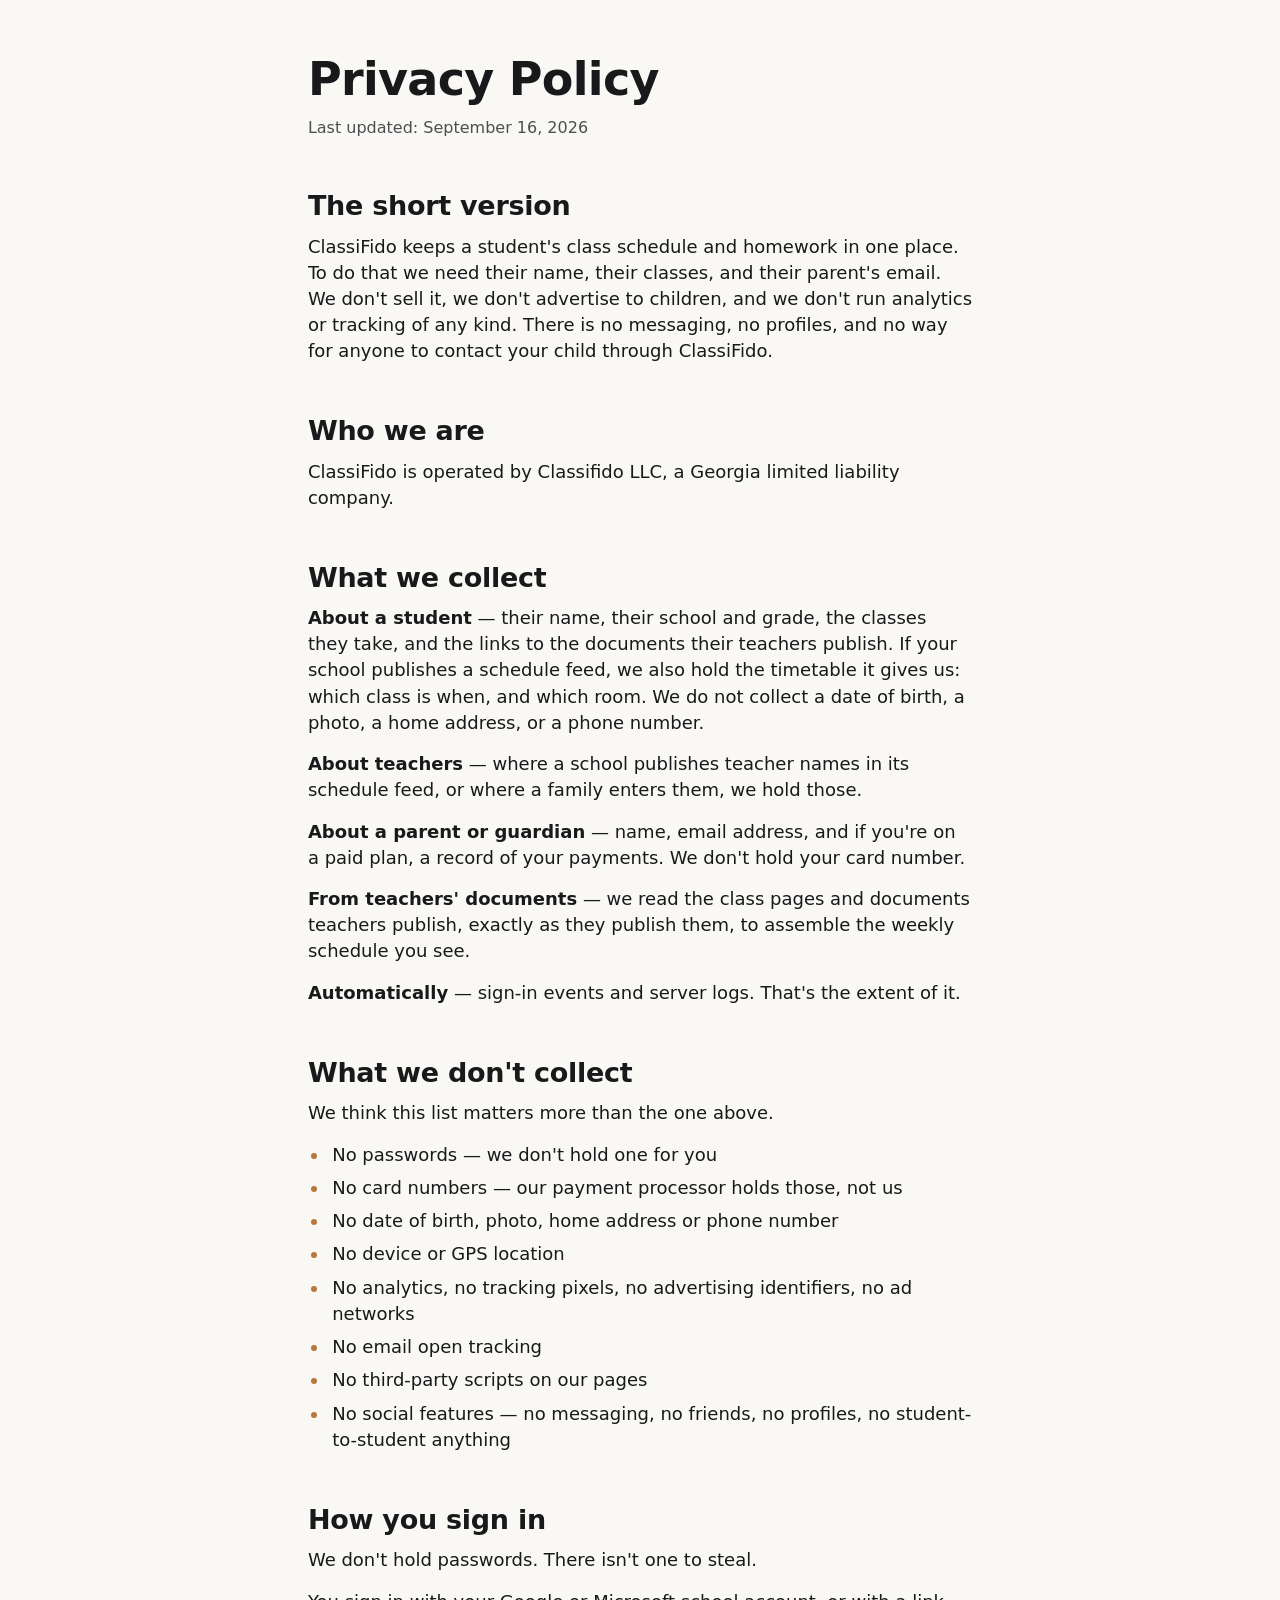
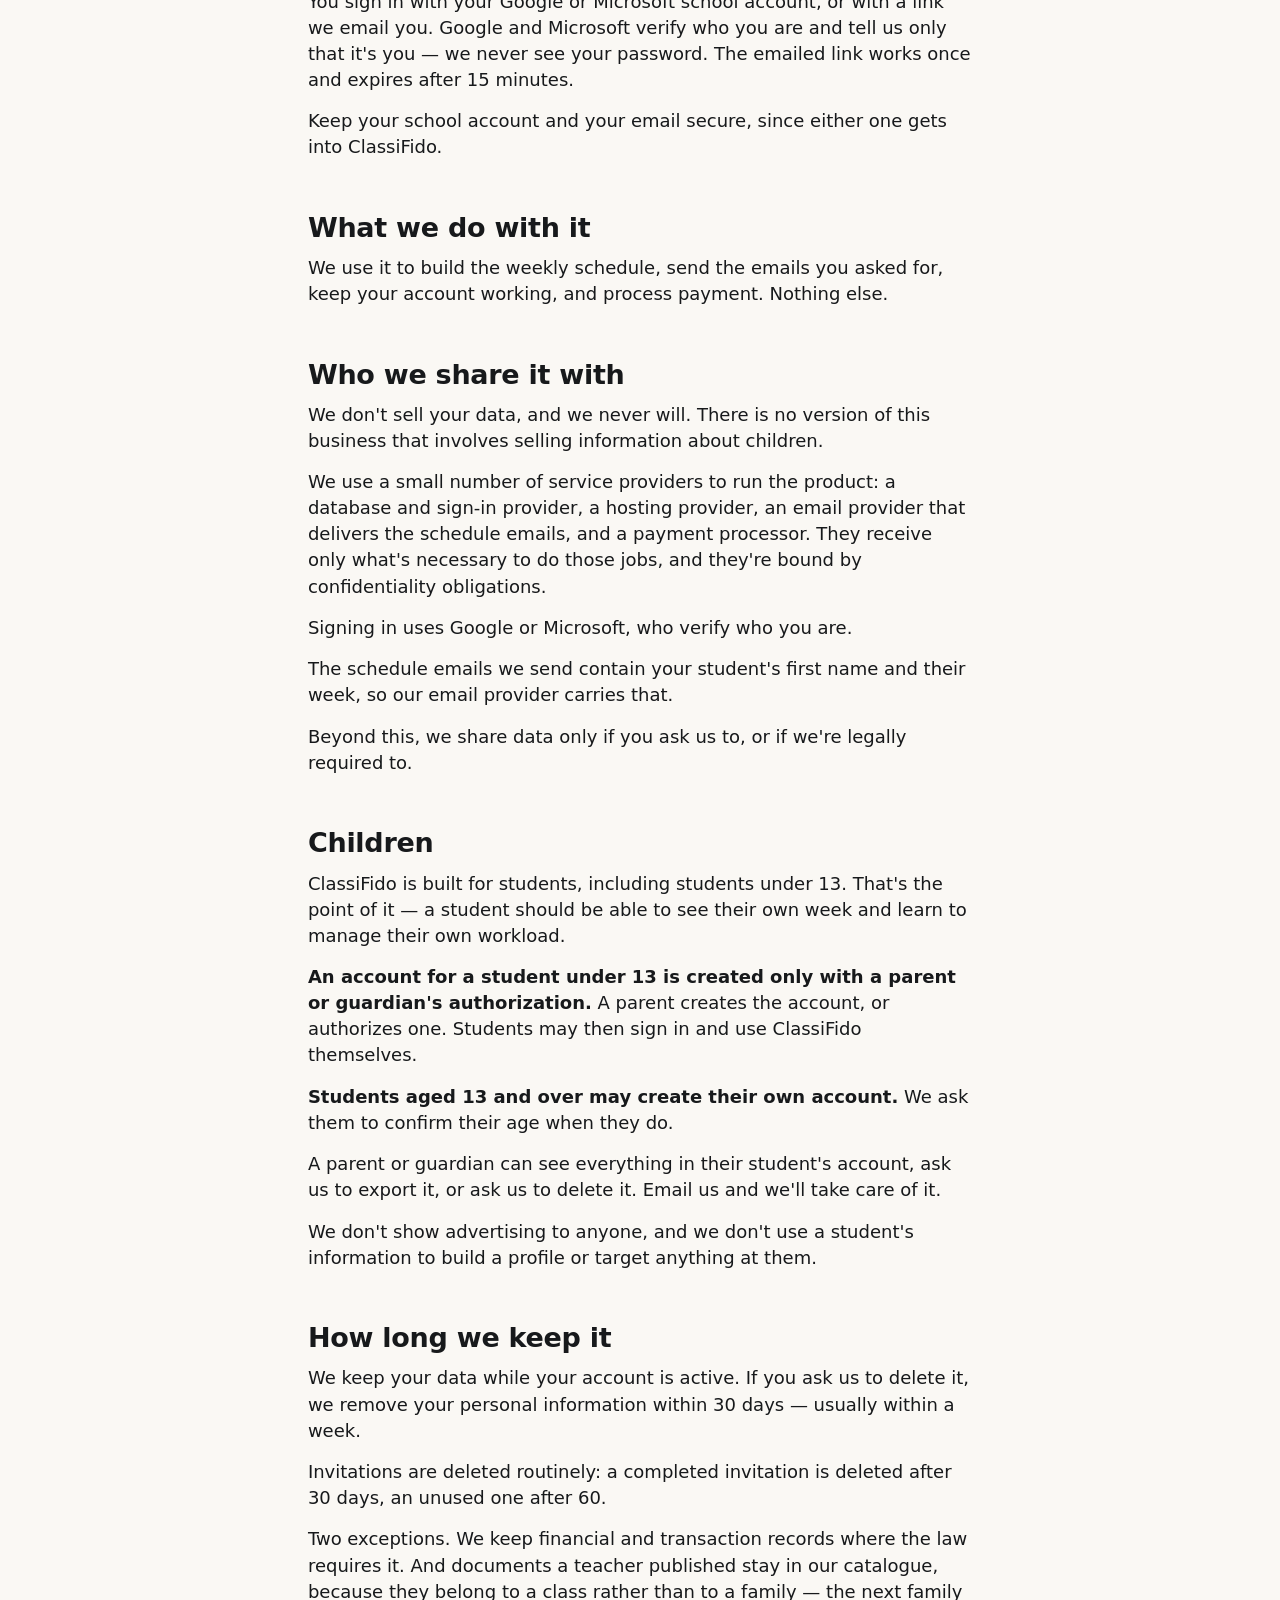
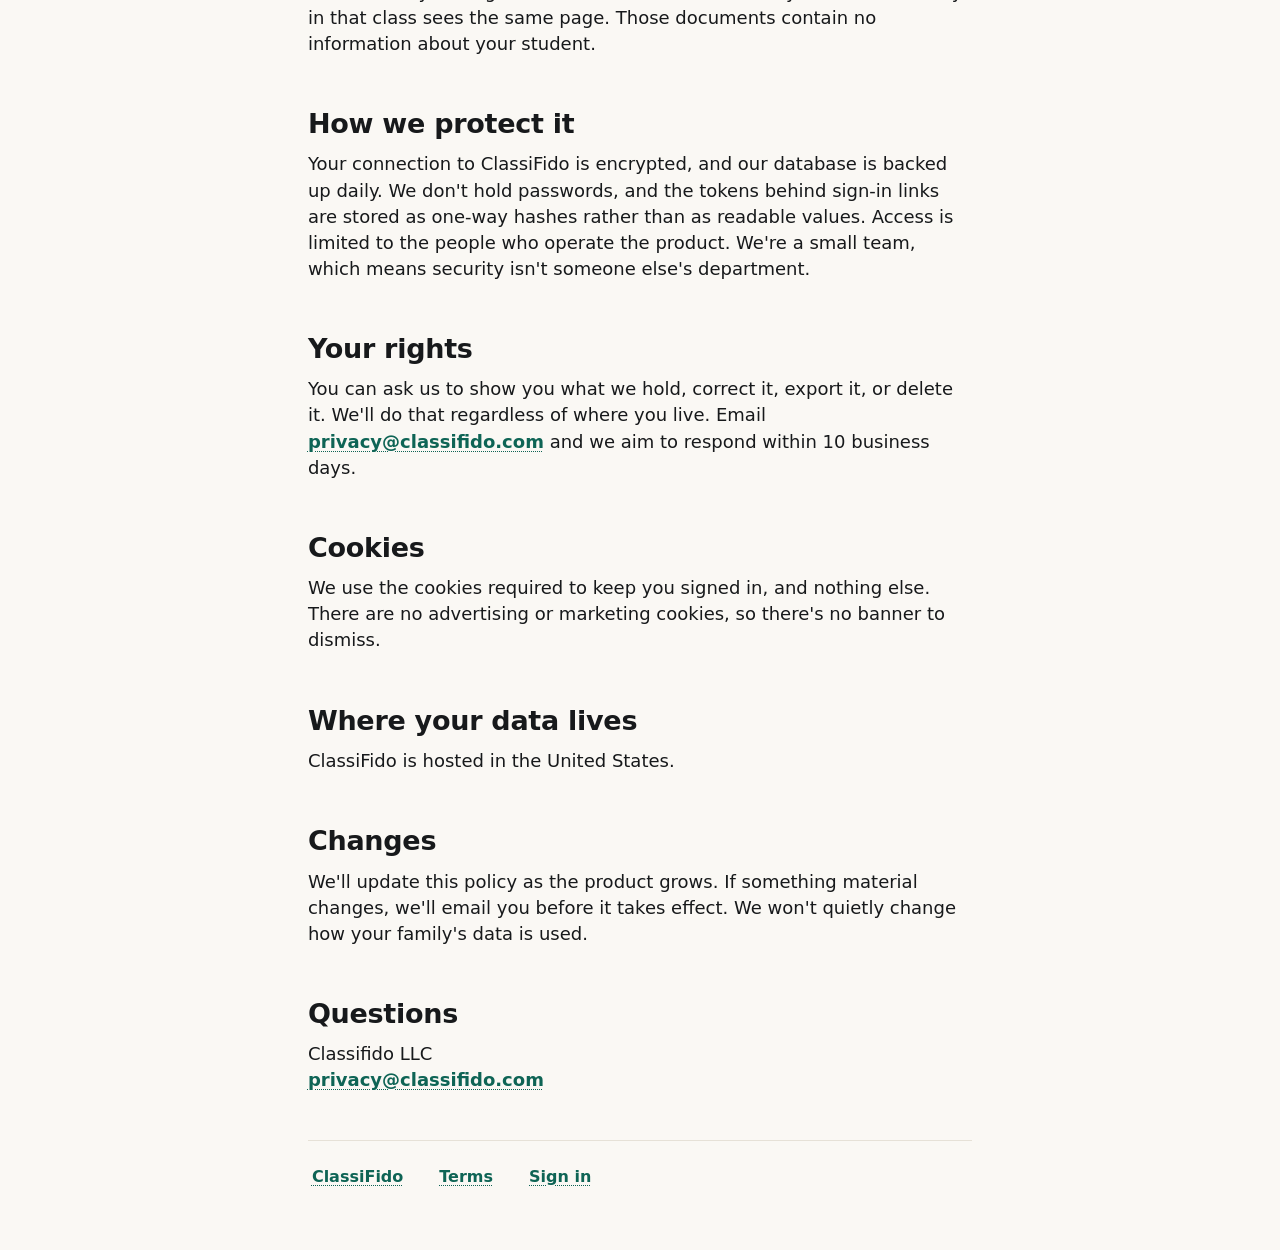
==== privacy/index.html @ 6c90ac9f "The homepage the mockups describe, and the name spelled ClassiFido The landing page was a lockup, a " ====
<!doctype html>
<html lang="en">
<head>
<meta charset="utf-8">
<meta name="viewport" content="width=device-width,initial-scale=1">
<title>Privacy &middot; ClassiFido</title>
<meta name="description" content="How ClassiFido handles a family's information.">
<link rel="stylesheet" href="/site.css">
</head>
<body>
<div class="page">
<main class="doc">
<h1>Privacy Policy</h1>
<p class="updated">Last updated: September 16, 2026</p>
<h2>The short version</h2>
<p>ClassiFido keeps a student's class schedule and homework in one place. To do that we need their name, their classes, and their parent's email. We don't sell it, we don't advertise to children, and we don't run analytics or tracking of any kind. There is no messaging, no profiles, and no way for anyone to contact your child through ClassiFido.</p>
<h2>Who we are</h2>
<p>ClassiFido is operated by Classifido LLC, a Georgia limited liability company.</p>
<h2>What we collect</h2>
<p><strong>About a student</strong> — their name, their school and grade, the classes they take, and the links to the documents their teachers publish. If your school publishes a schedule feed, we also hold the timetable it gives us: which class is when, and which room. We do not collect a date of birth, a photo, a home address, or a phone number.</p>
<p><strong>About teachers</strong> — where a school publishes teacher names in its schedule feed, or where a family enters them, we hold those.</p>
<p><strong>About a parent or guardian</strong> — name, email address, and if you're on a paid plan, a record of your payments. We don't hold your card number.</p>
<p><strong>From teachers' documents</strong> — we read the class pages and documents teachers publish, exactly as they publish them, to assemble the weekly schedule you see.</p>
<p><strong>Automatically</strong> — sign-in events and server logs. That's the extent of it.</p>
<h2>What we don't collect</h2>
<p>We think this list matters more than the one above.</p>
<ul>
<li>No passwords — we don't hold one for you</li>
<li>No card numbers — our payment processor holds those, not us</li>
<li>No date of birth, photo, home address or phone number</li>
<li>No device or GPS location</li>
<li>No analytics, no tracking pixels, no advertising identifiers, no ad networks</li>
<li>No email open tracking</li>
<li>No third-party scripts on our pages</li>
<li>No social features — no messaging, no friends, no profiles, no student-to-student anything</li>
</ul>
<h2>How you sign in</h2>
<p>We don't hold passwords. There isn't one to steal.</p>
<p>You sign in with your Google or Microsoft school account, or with a link we email you. Google and Microsoft verify who you are and tell us only that it's you — we never see your password. The emailed link works once and expires after 15 minutes.</p>
<p>Keep your school account and your email secure, since either one gets into ClassiFido.</p>
<h2>What we do with it</h2>
<p>We use it to build the weekly schedule, send the emails you asked for, keep your account working, and process payment. Nothing else.</p>
<h2>Who we share it with</h2>
<p>We don't sell your data, and we never will. There is no version of this business that involves selling information about children.</p>
<p>We use a small number of service providers to run the product: a database and sign-in provider, a hosting provider, an email provider that delivers the schedule emails, and a payment processor. They receive only what's necessary to do those jobs, and they're bound by confidentiality obligations.</p>
<p>Signing in uses Google or Microsoft, who verify who you are.</p>
<p>The schedule emails we send contain your student's first name and their week, so our email provider carries that.</p>
<p>Beyond this, we share data only if you ask us to, or if we're legally required to.</p>
<h2>Children</h2>
<p>ClassiFido is built for students, including students under 13. That's the point of it — a student should be able to see their own week and learn to manage their own workload.</p>
<p><strong>An account for a student under 13 is created only with a parent or guardian's authorization.</strong> A parent creates the account, or authorizes one. Students may then sign in and use ClassiFido themselves.</p>
<p><strong>Students aged 13 and over may create their own account.</strong> We ask them to confirm their age when they do.</p>
<p>A parent or guardian can see everything in their student's account, ask us to export it, or ask us to delete it. Email us and we'll take care of it.</p>
<p>We don't show advertising to anyone, and we don't use a student's information to build a profile or target anything at them.</p>
<h2>How long we keep it</h2>
<p>We keep your data while your account is active. If you ask us to delete it, we remove your personal information within 30 days — usually within a week.</p>
<p>Invitations are deleted routinely: a completed invitation is deleted after 30 days, an unused one after 60.</p>
<p>Two exceptions. We keep financial and transaction records where the law requires it. And documents a teacher published stay in our catalogue, because they belong to a class rather than to a family — the next family in that class sees the same page. Those documents contain no information about your student.</p>
<h2>How we protect it</h2>
<p>Your connection to ClassiFido is encrypted, and our database is backed up daily. We don't hold passwords, and the tokens behind sign-in links are stored as one-way hashes rather than as readable values. Access is limited to the people who operate the product. We're a small team, which means security isn't someone else's department.</p>
<h2>Your rights</h2>
<p>You can ask us to show you what we hold, correct it, export it, or delete it. We'll do that regardless of where you live. Email <a href="mailto:privacy@classifido.com">privacy@classifido.com</a> and we aim to respond within 10 business days.</p>
<h2>Cookies</h2>
<p>We use the cookies required to keep you signed in, and nothing else. There are no advertising or marketing cookies, so there's no banner to dismiss.</p>
<h2>Where your data lives</h2>
<p>ClassiFido is hosted in the United States.</p>
<h2>Changes</h2>
<p>We'll update this policy as the product grows. If something material changes, we'll email you before it takes effect. We won't quietly change how your family's data is used.</p>
<h2>Questions</h2>
<p>Classifido LLC<br><a href="mailto:privacy@classifido.com">privacy@classifido.com</a></p>
<div class="footer">
<nav>
<a href="/">ClassiFido</a>
<a href="/terms">Terms</a>
<a href="https://app.classifido.com">Sign in</a>
</nav>
</div>
</main>
</div>
</body>
</html>
---- site.css ----
/* =========================================================================
 * THE ONE STYLESHEET. Every page in this repo links this file and declares
 * nothing of its own that this file already answers.
 * =========================================================================
 *
 * The faces, the ground, the ink, the accent and the whole type scale below
 * were lifted out of `index.html`, which took them from what `src/render.py`
 * in the product repo actually rendered -- see the README. They lived in
 * three copies (index, privacy, terms) until the two documents landed;
 * three copies of one answer is three answers waiting to drift, so they are
 * here once now. Re-copying from render.py means editing THIS file.
 *
 * What is NOT here: the name treatment. `.wordmark` / `.i` / `.cap` /
 * `.fido` and the three cap size rules stay inline in `index.html`, because
 * they are a rendered artifact of one function -- `render.sign_in_page()` --
 * and re-copying them means replacing that block, not editing this file.
 *
 * `.mark` and `.watermark` USED to be named in this sentence and are not any
 * more: they are the size and the position of an image, which is layout, and
 * the homepage now places both in two places each. They live below with the
 * rest of the homepage. The image data itself is untouched and there is still
 * exactly one drawing of the dog and one of the faded dog.
 * ---------------------------------------------------------------------- */

@font-face { font-family: "Source Sans 3"; font-style: normal; font-weight: 400;
             font-display: swap;
             src: url("/fonts/SourceSans3-Regular.ttf.woff2") format("woff2"); }
@font-face { font-family: "Source Sans 3"; font-style: normal; font-weight: 600;
             font-display: swap;
             src: url("/fonts/SourceSans3-Semibold.ttf.woff2") format("woff2"); }
/* The hand-written face, and the ONLY thing set in it is the homepage's three
   notes. Self-hosted like the other two: the mockup pulled this from Google
   Fonts and the privacy policy promises no third-party request of any kind, so
   the file sits in `/fonts` with its OFL notice in `fonts/LICENSE.md`. Weight
   600 only -- there is no other weight of it on this site to want. */
@font-face { font-family: "Caveat"; font-style: normal; font-weight: 600;
             font-display: swap;
             src: url("/fonts/Caveat-SemiBold.woff2") format("woff2"); }

*, *::before, *::after { box-sizing: border-box; }
html, body { height: 100%; }
html { -webkit-text-size-adjust: 100%; }

/* The variable block is the sign-in page's, with the rows this site has no
   element for -- the buttons, the field, the two provider marks -- left out.
   The values that remain are untouched. */
body {
  margin: 0;
  background: #faf8f4;
  color: #17191b;
  font-family: "Source Sans 3", system-ui, sans-serif;
  --col-pad: 80px;
  --wordmark: 46px;
  --small: 16px;
}
@media (max-width: 1014px) {
  body { --col-pad: 64px; --wordmark: 42px; --small: 15.5px;
  }
}
@media (max-width: 612px) {
  body { --col-pad: 26px; --wordmark: 33px; --small: 14.5px;
  }
}

/* ------------------------------------------------------------------ links
 *
 * The face is `web/src/link.css`'s, and the sign-in page's `.secondary`
 * carries the same three declarations for the same reason -- dotted 1px at
 * 3px offset, solid 1.5px on hover. Underlined at rest because the iPad this
 * site is read on has no hover.
 *
 * **600 is the one deliberate departure from `.secondary`.** That control is
 * a de-emphasised way out from under a white button; on the landing page
 * these links are the only controls there is, and `link.css` states an
 * action link takes the accent and 600. Reported rather than taken quietly.
 */
a {
  color: #0e6455;
  font-weight: 600;
  text-decoration: underline dotted;
  text-decoration-thickness: 1px;
  text-underline-offset: 3px;
}
a:hover {
  text-decoration-style: solid;
  text-decoration-thickness: 1.5px;
}
/* The sign-in page's own focus ring, off `.address:focus-visible`. */
a:focus-visible { outline: 2px solid #0e6455; outline-offset: 1px; border-radius: 2px; }

/* **A 44px touch target that costs the copied rhythm nothing.** A link
   standing on its own -- in the landing page's `nav`, in a contact line, in
   a document's footer -- gets 13px top and bottom on a line box of about
   20px, which gets a finger to 46px. That pad is invisible, and left alone
   it would push each group 26px further down than the sign-in page's
   `.action` sits; the negative margins give exactly that pad back, so the
   gaps a reader SEES are the copied ones.

   Scoped, because a link inside running prose must NOT be an inline-block
   with 13px of padding -- in a wrapped paragraph that overlaps the lines
   above and below it. In prose a link takes the face above and the size of
   the sentence it sits in, and nothing more. */
nav a, .contact a {
  display: inline-block;
  font-size: var(--small);
  padding: 13px 4px;
}
nav, .contact { margin: -13px 0; }

/* The row itself. Column-gap is the separator's room; row-gap is what keeps
   the links readable if a narrow phone wraps them. The landing page centres
   this row under its lockup; a document's footer leaves it ranged left with
   the prose above it, which is flex's own default. */
nav {
  display: flex;
  flex-wrap: wrap;
  align-items: center;
  gap: 4px 28px;
}

/* -------------------------------------------------- the document pages
 *
 * /privacy and /terms are a page type the sign-in page has no equivalent of,
 * so the rules below are this repo's own. They are derived from the scale
 * above rather than being a second answer to it: the title is `--wordmark`,
 * and `--section` is the one step the scale was missing below it. No new
 * colour, no second face.
 *
 * **`--prose` is its own row.** It was once shared with `--tagline`, the
 * sign-in page's single centred line under the lockup, at 21px for both --
 * which is one value answering two questions, and 21px was too large for
 * nine pages of running text on a phone. Splitting them let this one drop
 * without moving the other. `--tagline` itself is gone now: the homepage it
 * belonged to has been replaced and no element asks for it.
 *
 * The measure is in `ch`, so the readable line length is a count of
 * characters at whatever size the breakpoint above has chosen -- it cannot
 * fall out of step with the type the way a pixel width would. It is written
 * on `.doc` and NOT hoisted into a variable up here, because `ch` is
 * resolved where it is DECLARED: on `body`, which carries no font-size of
 * its own, `62ch` silently means 62 characters of the browser's 16px
 * default and stops tracking the scale entirely. Measured in the browser at
 * 1440px: it came out a fixed 493px at every breakpoint. */
body { --section: 27px; --prose: 18px; }
@media (max-width: 1014px) { body { --section: 25px; --prose: 17.5px; } }
@media (max-width: 612px)  { body { --section: 21px; --prose: 16px; } }

/* A document starts near the top of the screen, because it has a title there.
   The old landing page did the opposite -- it held its lockup down the page,
   on `--pad-top`, to where a family meets the same lockup one click later --
   and that variable went out with it. */
.page {
  min-height: 100%;
  padding: 56px var(--col-pad) calc(64px + env(safe-area-inset-bottom));
}
@media (max-width: 612px) { .page { padding-top: 34px; } }

.doc {
  display: block;
  width: 100%;
  /* The prose size lives here so the `ch` below resolves against it, and so
     every child inherits the running-text size without restating it. Because
     the measure is in `ch`, dropping the size narrows the column and leaves
     the LINE LENGTH where it was. Measured at 1440px by dividing the column
     by the width the same text occupies unwrapped: 70 characters a line at
     21px, at 18px and at 16px, and 70 at every breakpoint. The column moved
     605px -> 519px and the reading rhythm did not move at all. That is the
     whole point of the unit. (An earlier note here guessed ~65 off an
     average-glyph estimate; 70 is the measured figure.) */
  font-size: var(--prose);
  max-width: 58ch;
  margin: 0 auto;
  /* Left-ranged, unlike the landing page. Three centred lines under a mark
     are a lockup; nine pages of centred prose are unreadable. */
  text-align: left;
  /* A long address or a long hyphenated run must break rather than push the
     column sideways on a 320px phone. */
  overflow-wrap: break-word;
}

/* **A page whose subject is a picture, not a paragraph.** `.doc`'s 58ch is a
   READING measure and it is right for nine pages of prose; a 1920x1080 screen
   recording of a browser inside it is 520px wide, which is smaller than the
   window being demonstrated and leaves the thing the video is pointing at
   unreadable. So the column opens up for this one page and the type scale,
   the ink and the rhythm are untouched -- the heading above the video sits
   where every other heading on the site sits.

   **A ceiling and not a full-bleed.** 900px is about half a 1080p frame and
   is where a screen recording stops gaining legibility; past it the video
   grows and the page starts to read as an application rather than a page. */
.doc.is-wide { max-width: 900px; }

/* **The video fills whatever column it is given and keeps its own shape.**
   `width: 100%` with `height: auto` overrides the intrinsic `width`/`height`
   attributes on the element -- those are there so the browser reserves the
   right box before the file arrives and the heading does not jump when it
   does.

   **A black ground, because the letterbox is part of the control.** The
   first frame has not arrived while the metadata loads, and the page's warm
   ground showing through a video-shaped hole reads as a broken image. */
.help-video {
  display: block;
  width: 100%;
  height: auto;
  margin-top: 28px;
  background: #000;
  border-radius: 10px;
}

.doc h1 {
  margin: 0;
  font-weight: 600;
  letter-spacing: -.015em;
  line-height: 1;
  font-size: var(--wordmark);
}
/* The date, at the size and the muted ink the site gives its small text. */
.doc .updated {
  margin: 14px 0 0;
  color: #4a4f52;
  font-size: var(--small);
}
.doc h2 {
  margin: 1.9em 0 0;
  font-weight: 600;
  letter-spacing: -.01em;
  line-height: 1.2;
  font-size: var(--section);
}
.doc p, .doc li {
  margin: 0;
  line-height: 1.45;
}
/* The site's line-height is 1.45 and stays 1.45. A document gets its air
   between paragraphs instead of inside them, which leaves the reading
   texture identical to the landing page's line. */
.doc p { margin-top: .85em; }
.doc h2 + p { margin-top: .6em; }
.doc strong { font-weight: 600; }

.doc ul { margin: .85em 0 0; padding-left: 1.15em; }
.doc li { margin-top: .4em; padding-left: .2em; }
.doc li::marker { color: #b8783c; }

/* The way back. Sits below a rule at the muted ink, and holds the same three
   links the landing page holds. */
.doc .footer {
  margin-top: 2.6em;
  padding-top: 1.4em;
  border-top: 1px solid #e6e1d7;
}

/* =========================================================================
 * THE HOMEPAGE.
 * =========================================================================
 *
 * Everything from here down has an element on `/` and nowhere else. The two
 * documents are untouched by it.
 *
 * **Where the numbers came from.** Bradley's approved mockups -- a 1440px
 * canvas and a 390px one -- were read for layout, spacing and colour, and
 * rebuilt here as ordinary CSS. The mockups' own wrapper, their Google Fonts
 * link and their redrawn dog and wordmark were NOT copied; the marks on this
 * site are the marks that were already on it.
 *
 * **Four departures from the mockup, all deliberate, all listed.**
 *
 * 1. `700` became `600` everywhere. The mockup set its headings in Bold and
 *    this site self-hosts Regular and Semibold only. Asking for 700 would
 *    either fetch a third file or let the browser smear the 600 into a fake
 *    bold, and Bradley's instruction is that the heading weight is the
 *    Semibold already in `/fonts`.
 *
 * 2. The greens are the site's `#0e6455`, not the mockup's `#3E5E50`. The
 *    site's green is the product's: it is what `a` has always been here, it
 *    is `web/src/link.css`'s, and a family meets it again one click later on
 *    the sign-in page. Two greens a shade apart, one on the homepage and one
 *    everywhere else, is the drift this stylesheet exists to prevent. This is
 *    a visible difference from the approved picture and it is Bradley's call
 *    to reverse.
 *
 * 3. The eyebrow's brown is `#8f6231`, darker than either the mockup's
 *    `#A57C47` or the site's own `#b8783c`. Measured on this ground those two
 *    read at 3.55:1 and 3.42:1, and this is 16px text, not a graphic -- it
 *    needs 4.5:1 and gets 5.00:1. The dog and the wordmark keep their own
 *    warm brown untouched; a logotype is not held to a text ratio.
 *
 * 4. The ground stays `#faf8f4` and the ink stays `#17191b`. The mockup's
 *    `#F8F7F3` and `#1C1B19` differ by two and five parts in 255; matching
 *    them exactly would move the privacy policy and the terms for a
 *    difference no eye can find.
 * ---------------------------------------------------------------------- */

/* The homepage's own rows on the scale. They sit beside the document pages'
   `--section` / `--prose` rather than replacing anything: the two page types
   answer different questions and a shared value between them would be a
   coincidence, not a concept.

   `--art` is the odd one and is explained where it is used. */
body {
  /* `--page-pad` is not `--col-pad` and the two are not going to be merged.
     They are both a side gutter and they answer different questions: a
     document wants its reading column pulled well in from a phone's edge
     (26px), and a marketing page wants to give a five-column picture every
     pixel it can get (24px). They happen to agree at 80px on a wide screen
     and part company at both breakpoints below it. */
  --page-pad: 80px;
  --h1: 68px;
  --h2-lead: 42px;
  --h2: 38px;
  --sub: 22px;
  --lead: 21px;
  --body-copy: 20px;
  --eyebrow: 16px;
  --note: 16px;
  --btn: 19px;
  --nav-link: 17px;
  --art: min(16px, calc(1.6667vw - 2.6667px));
  --art-ratio: 2.4;
  --card-w: 7em;
  --card-h: 8.5em;
  --hand: 2em;
  --hero-mark: 10.7em;
  --hero-doc: 2.75em;
  --footer-dog: 190px;
}
@media (max-width: 1014px) {
  body {
    --page-pad: 48px;
    --h1: 50px; --h2-lead: 34px; --h2: 30px; --sub: 20px; --lead: 19px;
    --body-copy: 19px; --eyebrow: 15px; --note: 15px; --btn: 18px;
    --nav-link: 16px;
    --art: min(16px, calc(1.6667vw - 1.6px));
    --footer-dog: 156px;
  }
}
@media (max-width: 612px) {
  body {
    --page-pad: 24px;
    --h1: 40px; --h2-lead: 30px; --h2: 28px; --sub: 18px; --lead: 18px;
    --body-copy: 18px; --eyebrow: 14px; --note: 15px; --btn: 18px;
    --nav-link: 16px;
    /* A different picture, so a different base: the phone mockup's panel is
       342 wide and its card labels are 14px, which is 4.094% of the width
       rather than the desktop picture's 1.667%. */
    --art: calc(4.0936vw - 1.9649px);
    --art-ratio: 1.14;
    --card-w: 6em;
    --card-h: 7.2857em;
    --hand: 1.7857em;
    --hero-mark: 7.5em;
    --hero-doc: 2.143em;
    --footer-dog: 120px;
  }
}

/* The homepage's inks. `--warm` is the mockup's running-text grey and
   `--faint` its small print; both were measured on this ground before they
   were written down (9.43:1 and 5.31:1). */
.home {
  --warm: #45423d;
  --faint: #6b675f;
  --eyebrow-ink: #8f6231;
  --panel: #efece4;
  --schools: #eaeee8;
  --tint: #f4f2ec;
  --card-line: #e4e0d6;
  --hair: #eeebe3;
  --ghost: #ddd8cc;
  --card-shadow: 0 10px 30px rgba(60, 50, 30, .08);
}

/* **A widow is a bug on this page.** No heading and no paragraph may leave one
   word alone on its last line. `balance` evens a heading's lines out and
   `pretty` pulls a word back off a paragraph's last line; the few places the
   browser still could not win are held with a non-breaking space in the
   markup, which is why `and&nbsp;Slides` is spelled that way. Scoped to this
   page: the documents' line breaking is not what was asked for and moving it
   would move nine pages of legal text for no reason. */
.home h1, .home h2 { text-wrap: balance; }
.home p { text-wrap: pretty; }

.home {
  min-height: 100%;
  display: flex;
  flex-direction: column;
  overflow-x: clip;
}
.home section { padding-left: var(--page-pad); padding-right: var(--page-pad); }
.home h1, .home h2 { margin: 0; font-weight: 600; }
.home p { margin: 0; }

/* ------------------------------------------------------------------ header */
.site-head {
  padding: 22px var(--page-pad);
  display: flex;
  align-items: center;
  justify-content: space-between;
  gap: 24px;
}
/* The lockup in the bar: the dog and the wordmark that were already on this
   site, at the size this bar wants them.

   **Sized through `--mark` and `--wordmark` and nothing else.** Both rules
   read those two variables, the cap under the dotless i is in `em`, and so
   re-declaring the variables HERE -- on the element, not on `body` -- moves
   the whole lockup together and leaves `.doc h1`, which reads the same
   `--wordmark` at the body level, exactly where it was. No wordmark rule and
   no cap rule is touched.

   The one consequence worth writing down: the cap's three sizes switch on the
   VIEWPORT, because they are `sign_in_cap_css()`'s output and that function
   was keyed to a breakpoint. A 28px wordmark on a wide screen therefore takes
   the step meant for the 46px one. The step is a 5% difference in the cap's
   width, which at 28px is half a pixel. Adding a fourth step would be editing
   a cap rule, and the rule is that those are not edited here. */
/* The dog. One file, two placements -- the bar and the hero picture -- and a
   size is asked for by declaring `--mark` where it is wanted. The rule itself
   is the one that was already here. */
.mark { display: block; border-radius: 24%; width: var(--mark); height: var(--mark); }

.site-lockup {
  --mark: 40px;
  --wordmark: 28px;
  display: flex;
  align-items: center;
  gap: 12px;
  text-decoration: none;
  padding: 6px 0;
}
.site-lockup:hover { text-decoration: none; }
.site-head nav { gap: 4px 28px; }
.site-head nav a { font-size: var(--nav-link); }

/* The one filled control on the page, and the only place white type sits on
   the green. 7.06:1. */
.btn {
  display: inline-block;
  background: #0e6455;
  color: #fff;
  font-weight: 600;
  text-decoration: none;
  border-radius: 10px;
  padding: 12px 22px;
  font-size: var(--nav-link);
}
.btn:hover { background: #0b4e43; text-decoration: none; }
nav a.btn { padding: 12px 22px; }

/* -------------------------------------------------------------------- hero */
.hero {
  padding-top: 40px;
  display: flex;
  flex-direction: column;
  align-items: center;
}

/* **The picture, and why it is measured in `em`.**
 *
 * It is a scatter: five cards, a dog and three hand-written notes at fixed
 * places on a 960x400 field. Percentages hold the POSITIONS at any width, but
 * a card's own size and the type inside it are not percentages of anything,
 * so at 1024px the arrangement would keep its shape while the cards inside it
 * stayed desktop-sized and collided.
 *
 * So the panel carries a font size that tracks its own width, and every size
 * inside it is in `em`. The panel is `min(960px, 100vw - 2 * --page-pad)`
 * wide, and one em is 1/60th of that -- 16px at 960, and exactly
 * proportionally less below it. That is what the `min()` and the subtraction
 * in `--art` say: the vw term is the panel's width, the px term takes the two
 * paddings off it, and the 16px cap is the panel hitting its maximum.
 *
 * (A container query would say this more directly. It would also fail silently
 * -- as a dropped declaration and a pile of default-sized elements -- on a
 * browser that does not have them, and this is a page that has to draw on
 * whatever a school hands a family.)
 */
.hero-art {
  position: relative;
  width: 100%;
  max-width: 960px;
  aspect-ratio: var(--art-ratio);
  background: var(--panel);
  border-radius: 24px;
  overflow: hidden;
  font-size: var(--art);
}
.hero-card {
  position: absolute;
  width: var(--card-w);
  height: var(--card-h);
  background: #fff;
  border-radius: .875em;
  box-shadow: 0 .375em 1.125em rgba(60, 50, 30, .12);
  display: flex;
  flex-direction: column;
  align-items: center;
  justify-content: center;
  gap: .7em;
}
.hero-card span { font-size: 1em; font-weight: 600; line-height: 1; }
.hero-card svg { width: 2.5em; height: auto; display: block; }

.c-math    { left: 14.58%; top: 17.5%; transform: rotate(-6deg); }
.c-english { left: 34.38%; top: 47.5%; transform: rotate(4deg); }
.c-science { left: 48.96%; top: 16%;   transform: rotate(-3deg); }
.c-history { left: 64.58%; top: 49%;   transform: rotate(6deg); }
.c-spanish { left: 80.21%; top: 24%;   transform: rotate(-5deg); }

/* Fido, holding a document. The dog is `img.mark` -- the same file, the same
   bytes, as the dog in the bar above and as the faded one in the corner
   below -- sized through `--mark` exactly as the bar's is. The document is
   not a mark; it is one of this page's abstract documents, drawn like the
   five on the cards. */
.hero-fido { --mark: var(--hero-mark); position: absolute; left: 46.49%; top: 42.79%; }
/* **Anchored at the top edge of the paper, not at its middle.** Whatever
   angle it is turned to, the corner in his teeth has to stay in his teeth:
   `transform-origin: top center` pins the point that is being held and swings
   the rest of the sheet below it. `left` is the mouth's own centre line --
   52.5% of the way across the mark, which lands at 55.4% of the panel. */
.hero-doc {
  position: absolute;
  left: 55.4%;
  top: 73%;
  width: var(--hero-doc);
  height: auto;
  display: block;
  transform-origin: top center;
  transform: translateX(-50%) rotate(-14deg);
}

/* The arrows that tie each note to what it is asking about. Their own
   viewBox is the panel's 960x400, so they scale with it and need no
   positioning of their own. The phone picture has none: the notes there are
   stacked in a clear corner and an arrow would have nowhere to go. */
.hero-arrows {
  position: absolute;
  left: 0;
  top: 0;
  width: 100%;
  height: 100%;
  pointer-events: none;
}
.hand {
  position: absolute;
  font-family: "Caveat", "Comic Sans MS", cursive;
  font-weight: 600;
  font-size: var(--hand);
  line-height: 1;
  color: #3a3833;
  white-space: nowrap;
}
.h-due    { left: 5%;     top: 66.5%; transform: rotate(-3deg); }
.h-test   { left: 63.54%; top: 3.5%;  transform: rotate(2deg); }
.h-change { left: 72.92%; top: 86.5%; transform: rotate(-2deg); }

.eyebrow {
  margin-top: 56px;
  font-size: var(--eyebrow);
  font-weight: 600;
  letter-spacing: .09em;
  text-transform: uppercase;
  color: var(--eyebrow-ink);
}
.hero h1 {
  margin-top: 14px;
  font-size: var(--h1);
  line-height: 1.05;
  letter-spacing: -.015em;
  text-align: center;
}
.hero .sub {
  margin-top: 18px;
  font-size: var(--sub);
  line-height: 1.45;
  color: var(--warm);
  text-align: center;
  max-width: 640px;
}
.hero .btn {
  margin-top: 36px;
  font-size: var(--btn);
  padding: 16px 32px;
  border-radius: 12px;
}
.hero .note {
  margin-top: 14px;
  font-size: var(--note);
  color: var(--faint);
}

/* ------------------------------------------------------- the centred turn */
.turn {
  padding-top: 96px;
  display: flex;
  flex-direction: column;
  align-items: center;
  gap: 22px;
  text-align: center;
}
.turn h2 { font-size: var(--h2-lead); line-height: 1.15; letter-spacing: -.012em; max-width: 760px; }
.turn p  { font-size: var(--lead); line-height: 1.55; color: var(--warm); max-width: 760px; }

/* ---------------------------------------------------------------- features
 *
 * Two columns above the site's wide breakpoint and one below it, which is the
 * same 1014px the rest of the scale turns on. The mockup alternates which
 * side the words sit on; on one column the words always come first, because
 * a picture with no sentence yet attached to it is a puzzle. `order` does
 * that without a second DOM order to keep in step. */
.feature {
  padding-top: 96px;
  display: grid;
  grid-template-columns: repeat(2, minmax(0, 1fr));
  gap: 80px;
  align-items: center;
  /* **`width: 100%` is load-bearing and not decoration.** `.home` is a column
     flex container, and an `auto` side margin on a flex item switches it from
     stretching to shrink-to-fit. Without this the single-column feature sat
     at its own content width -- 908px inside a 940px section at 1100px wide
     -- and the pictures quietly stopped filling the page they were given.
     With it, `margin: 0 auto` does the one job it is here for: centring the
     grid once it is narrower than the section, past 1280. */
  width: 100%;
  max-width: 1280px;
  margin: 0 auto;
}
.feature + .feature { padding-top: 120px; }
.feature.flip .words { order: 1; }
.feature.flip .shot  { order: 0; }
.feature .words { display: flex; flex-direction: column; gap: 16px; }
.feature h2 { font-size: var(--h2); line-height: 1.15; letter-spacing: -.011em; }
.feature p  { font-size: var(--body-copy); line-height: 1.55; color: var(--warm); }
/* **Two columns only where the week picture fits in one of them, and that is
   1200px -- not the 1014 the rest of the scale turns on.** The week is five
   day columns and a day has to hold the word HOMEWORK; measured across the
   range, the column falls under 80px below 1200 and the chip hangs out of
   Monday and over Tuesday. It does not overflow the CARD, which is what
   makes it easy to miss: the card is fine and the column inside it is not.
   So the pictures get the whole width from 1200 down, where they are also
   simply easier to read. */
@media (max-width: 1200px) {
  /* One column, and a ceiling on it. Given the whole 1200px a picture of a
     week becomes a metre of abstract grey bars, and the sentence above it a
     line no one can track back to its own start. 820px is where both stay
     the size they are on a laptop. */
  .feature { grid-template-columns: minmax(0, 1fr); gap: 24px; max-width: 820px; }
  .feature .words, .feature.flip .words { order: 0; }
  .feature .shot,  .feature.flip .shot  { order: 1; }
}
@media (max-width: 1014px) {
  .feature { padding-top: 64px; }
  .feature + .feature { padding-top: 72px; }
  .turn { padding-top: 64px; }
}

/* ------------------------------------------------- the product pictures
 *
 * Grey bars where a sentence would be, and class names that are school
 * subjects and nothing else. Nothing here is a screenshot and no child's name
 * or work appears on this page at any width. */
.shot {
  background: #fff;
  border: 1px solid var(--card-line);
  border-radius: 20px;
  box-shadow: var(--card-shadow);
  padding: 20px;
}
.ghost { height: 6px; border-radius: 3px; background: var(--ghost); }
.chip {
  align-self: flex-start;
  font-size: 9px;
  font-weight: 600;
  letter-spacing: .1em;
  padding: 2px 6px;
  border-radius: 4px;
  white-space: nowrap;
}
.chip.work { color: #2f6b45; background: #e6f0e8; border: 1px solid #cfe0d4; }
.chip.exam { color: #a0402a; background: #fbe7e1; border: 1px solid #f2cfc4; }
.chip.study { color: #44506b; background: #e8ecf4; border: 1px solid #d3dae8; }

/* The week. Five columns at every width -- a week that reflows into a list is
   no longer the thing the heading above it is naming. */
.week { display: grid; grid-template-columns: repeat(5, minmax(0, 1fr)); gap: 8px; align-items: start; }
.week .day { display: flex; flex-direction: column; gap: 4px; background: var(--tint); border-radius: 8px; padding-bottom: 4px; }
.week .dhead { padding: 8px; display: flex; flex-direction: column; gap: 6px; }
.week .dhead b { font-size: 12px; font-weight: 600; line-height: 1; }
.week .dhead .ghost { height: 5px; width: 60%; }
.week .dots { display: flex; align-items: flex-end; gap: 3px; height: 11px; }
.week .dots i { width: 10px; height: 7px; border-radius: 2px; background: #5e8c69; }
.week .dots i.tall { height: 11px; background: #a0402a; }
.week .item { background: #fff; padding: 8px; display: flex; flex-direction: column; gap: 5px; border-left: 3px solid var(--k); }
.week .item b { font-size: 13px; font-weight: 600; line-height: 1; }

/* What is due, and what is coming. */
.due .label { font-size: 11px; font-weight: 600; letter-spacing: .11em; color: var(--faint); }
.due .stack { display: flex; flex-direction: column; gap: 6px; background: var(--tint); padding: 6px; border-radius: 8px; }
.due .item { background: #fff; border-left: 3px solid var(--k); padding: 12px; display: flex; flex-direction: column; gap: 6px; }
.due .item b { font-size: 15px; font-weight: 600; line-height: 1; }
.due .row { display: flex; align-items: center; gap: 12px; padding: 10px 0; border-top: 1px solid var(--hair); }
.due .row .when { width: 72px; flex-shrink: 0; font-size: 13px; font-weight: 600; color: var(--warm); }
.due .row .bar { width: 3px; height: 20px; flex-shrink: 0; background: var(--k); }
.due .row .who { width: 70px; flex-shrink: 0; font-size: 14px; font-weight: 600; }
.due .row .fill { flex-grow: 1; }
.due > * + * { margin-top: 12px; }
.due .label + .stack { margin-top: 8px; }

/* What changed. */
.upd { display: flex; flex-direction: column; gap: 16px; padding: 28px; }
.upd .title { font-size: 22px; font-weight: 600; line-height: 1.2; }
.upd .rows { display: flex; flex-direction: column; gap: 10px; }
.upd .row { display: flex; align-items: center; gap: 12px; padding: 14px 16px; background: var(--tint); border-radius: 12px; }
.upd .row .dot { width: 10px; height: 10px; border-radius: 50%; flex-shrink: 0; background: var(--k); }
.upd .row .who { width: 76px; flex-shrink: 0; font-size: 15px; font-weight: 600; }
.upd .row .fill { flex-grow: 1; }

/* Make it theirs. */
.pers { display: flex; flex-direction: column; gap: 16px; padding: 24px; }
.pers .me { display: flex; align-items: center; gap: 14px; }
.pers .me .av { width: 64px; height: 64px; border-radius: 16px; background: #5b55d6; display: flex; align-items: center; justify-content: center; flex-shrink: 0; }
.pers .me .lines { display: flex; flex-direction: column; gap: 6px; flex-grow: 1; }
.pers .me .lines .ghost:first-child { height: 9px; width: 45%; }
.pers .me .lines .ghost + .ghost { width: 25%; }
.pers .list { display: flex; flex-direction: column; gap: 6px; background: var(--tint); padding: 6px; border-radius: 8px; }
.pers .list .row { display: flex; align-items: center; gap: 12px; padding: 10px 12px; background: #fff; border-left: 3px solid var(--k); }
.pers .list .row .ic { width: 34px; height: 34px; border-radius: 8px; background: var(--k); display: flex; align-items: center; justify-content: center; flex-shrink: 0; }
.pers .list .row b { font-size: 16px; font-weight: 600; line-height: 1; }
.pers .swatches { display: flex; flex-wrap: wrap; gap: 10px; }
.pers .swatches i { width: 22px; height: 22px; border-radius: 50%; background: var(--k); }
.pers .swatches i.on { box-shadow: 0 0 0 2px #fff, 0 0 0 4px #17191b; }

/* ---------------------------------------------------------------- schools */
.schools {
  margin: 140px var(--page-pad) 0;
  padding: 64px 80px;
  background: var(--schools);
  border-radius: 24px;
  display: flex;
  align-items: center;
  justify-content: space-between;
  gap: 48px;
}
.home .schools { padding-left: 80px; padding-right: 80px; }
.schools .eyebrow { margin-top: 0; color: #0e6455; }
.schools h2 { margin-top: 12px; font-size: var(--h2-lead); line-height: 1.2; letter-spacing: -.008em; }
.schools a { flex-shrink: 0; font-size: var(--btn); }
@media (max-width: 1014px) {
  .schools { margin-top: 88px; padding: 36px 28px; flex-direction: column; align-items: flex-start; gap: 4px; }
  .home .schools { padding-left: 28px; padding-right: 28px; }
  .schools h2 { font-size: var(--h2); }
  .schools a { font-size: var(--nav-link); padding: 10px 0; display: inline-block; }
}

/* --------------------------------------------------------- the last words */
/* `.home .made` and not `.made`: this is a `<p>`, and `.home p { margin: 0 }`
   one screen up is a class AND an element, which outranks a bare class. Left
   as `.made` the hundred pixels above this line silently did not happen --
   which is what it looked like, sitting on the footer's rule. */
.home .made {
  margin: 100px var(--page-pad) 0;
  text-align: center;
  font-size: var(--nav-link);
  line-height: 1.5;
  color: var(--warm);
}
@media (max-width: 1014px) { .home .made { margin-top: 64px; text-align: left; } }

/* ------------------------------------------------------------------ footer
 *
 * **The faded dog peeks in from the corner, and it is behind nothing.** It is
 * placed against the footer rather than the page so that it cannot ride up
 * into the schools panel however long the page gets, it is pinned to the
 * right edge with room to spare so no part of it is cut off, and the links
 * beside it are ranged left and reserve their own width. The rule that
 * matters is the last one: no word on this page ever sits on top of it. */
.site-footer {
  position: relative;
  margin-top: auto;
  padding: 48px var(--page-pad) calc(48px + env(safe-area-inset-bottom));
  border-top: 1px solid var(--card-line);
  display: flex;
  align-items: center;
  justify-content: flex-start;
  gap: 56px;
  /* **The footer is at least as tall as the dog is drawn.** Without this the
     dog is taller than the band it sits in and rides up over the line above
     it -- which it did, at 1024, straight across `Privacy policy`. The
     factor is the dog's own proportions: the drawing occupies the middle
     60.8% of its square and starts a quarter of the way down, so 78% of the
     square is the whole of the dog plus room to spare. */
  min-height: calc(var(--footer-dog) * .78);
  /* **And the empty strip under his chin is cut off, not left hanging.** The
     square is pulled below the footer so the drawing ends on the page's
     bottom edge; left to overflow, that transparent remainder would add its
     own 27px of blank page under everything. `clip` on the one axis ends the
     page where the dog ends. `overflow-x` stays `visible` -- the pairing the
     spec allows -- so nothing horizontal is silently cropped, and the links
     sit 48px in from every edge, well clear of the cut. */
  overflow-y: clip;
}
.site-footer .foot-lockup { --wordmark: 20px; position: relative; z-index: 1; }
.site-footer nav { position: relative; z-index: 1; gap: 4px 32px; }
.site-footer nav a { font-size: var(--note); }
/* **Pulled down by exactly the empty strip under the drawing.** The dog is
   drawn between 25% and 85.8% of its square's height, so a square set flush
   to the bottom leaves him floating a seventh of his own height above the
   edge. Dropping the square by that same 14.2% puts his chin ON the bottom
   of the page and nothing else moves: the nose, and all of him, stays drawn.
   Horizontally he is pulled fully inside -- the left edge of the drawing is
   9.2% in from the square's left and the right edge 9.2% in from its right,
   so the square being inside the page means the dog is. */
.watermark {
  position: absolute;
  right: var(--page-pad);
  bottom: calc(var(--footer-dog) * -.142);
  width: var(--footer-dog);
  height: var(--footer-dog);
  pointer-events: none;
  z-index: 0;
}
@media (max-width: 1014px) {
  .site-footer { flex-direction: column; align-items: flex-start; gap: 16px; padding-top: 32px; }
  .watermark { right: 16px; }
}
/* On a phone the four links are given a column narrow enough to wrap into two
   rows, which is what leaves the corner to the dog. 220px and a 24px
   separator is what actually fits `Help` and the address on one line
   together, measured with this site's own 13px touch padding on each link --
   at 32px they split across three rows and the block grew into the corner. */
@media (max-width: 612px) {
  .site-footer nav { max-width: 220px; gap: 0 24px; }
}

/* ------------------------------------------------------- the phone picture
 *
 * Three cards instead of five, stacked notes instead of a scatter, and no
 * arrows -- the phone mockup's arrangement, not a squeezed copy of the wide
 * one. The two cards that come off are still in the markup and still read by
 * anything that ignores CSS; what changes is which of them this width has
 * room to draw. */
@media (max-width: 612px) {
  .hero { padding-top: 16px; }
  .hero-art { border-radius: 20px; }
  .hero-card svg { width: 2.143em; }
  .c-math    { left: 6.43%; top: 18.67%; transform: rotate(-6deg); }
  .c-science { left: 38%;   top: 11.33%; transform: rotate(-2deg); }
  .c-english { left: 69%;   top: 20.67%; transform: rotate(5deg); }
  .c-history, .c-spanish, .hero-arrows { display: none; }
  .hero-fido { left: 66.2%; top: 52.6%; }
  .hero-doc  { left: 81.5%; top: 78%; }
  .h-due     { left: 4.68%; top: 60%;    transform: rotate(-3deg); }
  .h-test    { left: 4.68%; top: 71.33%; transform: rotate(2deg); }
  .h-change  { left: 4.68%; top: 82.67%; transform: rotate(-1deg); }
  /* **The bar loses its button on a phone, which is the approved phone
     mockup's own bar.** Three things do not fit across 390px: the lockup
     alone is 174 of it, and the button wraps to two lines and shoulders
     `Sign in` above itself. Nothing is lost -- the same link, with the same
     four words and the same mailto, is 300px further down the page where it
     is the one thing the screen is asking for. */
  .site-head nav .btn { display: none; }
  .site-head { padding-top: 14px; padding-bottom: 14px; }
  .eyebrow { margin-top: 36px; }
  .hero h1 { margin-top: 10px; line-height: 1.1; }
  .hero .sub { margin-top: 14px; }
  .hero .btn { margin-top: 28px; padding: 15px 30px; }
  .shot { padding: 14px; border-radius: 16px; }

  /* **The week, redrawn for 390px, out of the same markup.** Five columns of
     57px cannot hold a word like HOMEWORK, and the chips were hanging out of
     their days and over the next one. The approved phone mockup does not
     shrink the wide picture, it rearranges it: the five days stay as a strip
     of headings and three classes are listed underneath at a readable size.

     `display: contents` is what lets one DOM be both. It drops each day's
     wrapper out of the box tree, so the five headings and the ten rows
     become direct children of the grid: the headings are pinned to row one
     and take a column each, and the rows that the phone shows span the full
     width and stack. `--o` puts those three back in weekday order, which the
     markup's day-by-day order does not give. */
  .week { gap: 10px 6px; }
  .week .day { display: contents; }
  .week .dhead {
    grid-row: 1;
    background: var(--tint);
    border-radius: 8px;
    padding: 8px 6px;
  }
  .week .dhead .ghost { width: 70%; }
  .week .item { display: none; }
  .week .item.keep {
    display: flex;
    grid-column: 1 / -1;
    order: var(--o);
    padding: 12px;
    gap: 7px;
    border: 1px solid var(--hair);
    border-left: 3px solid var(--k);
    border-radius: 0 8px 8px 0;
  }
  .week .item.keep b { font-size: 15px; }
  .week .item.keep .chip { font-size: 10px; }
  .upd { padding: 18px; }
  .upd .title { font-size: 19px; }
  .pers { padding: 16px; }
  .pers .me .av { width: 56px; height: 56px; }
}
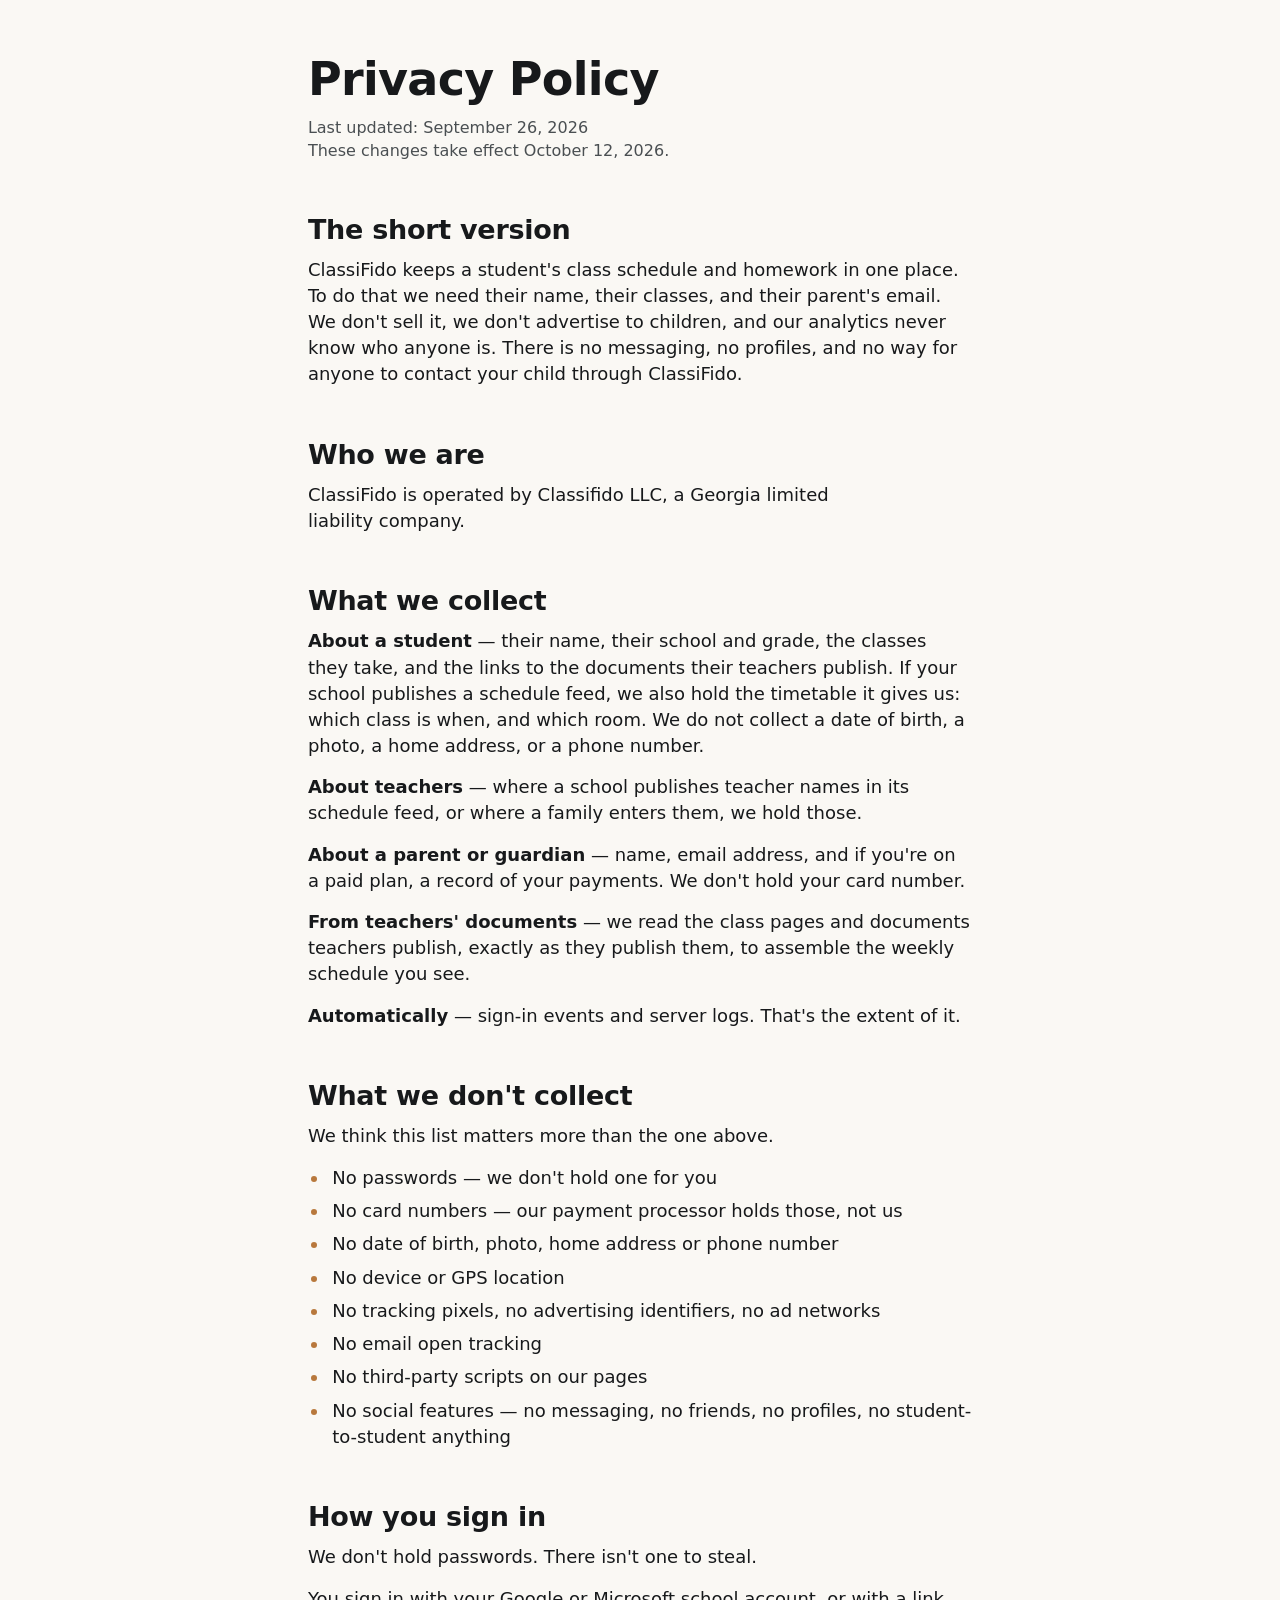
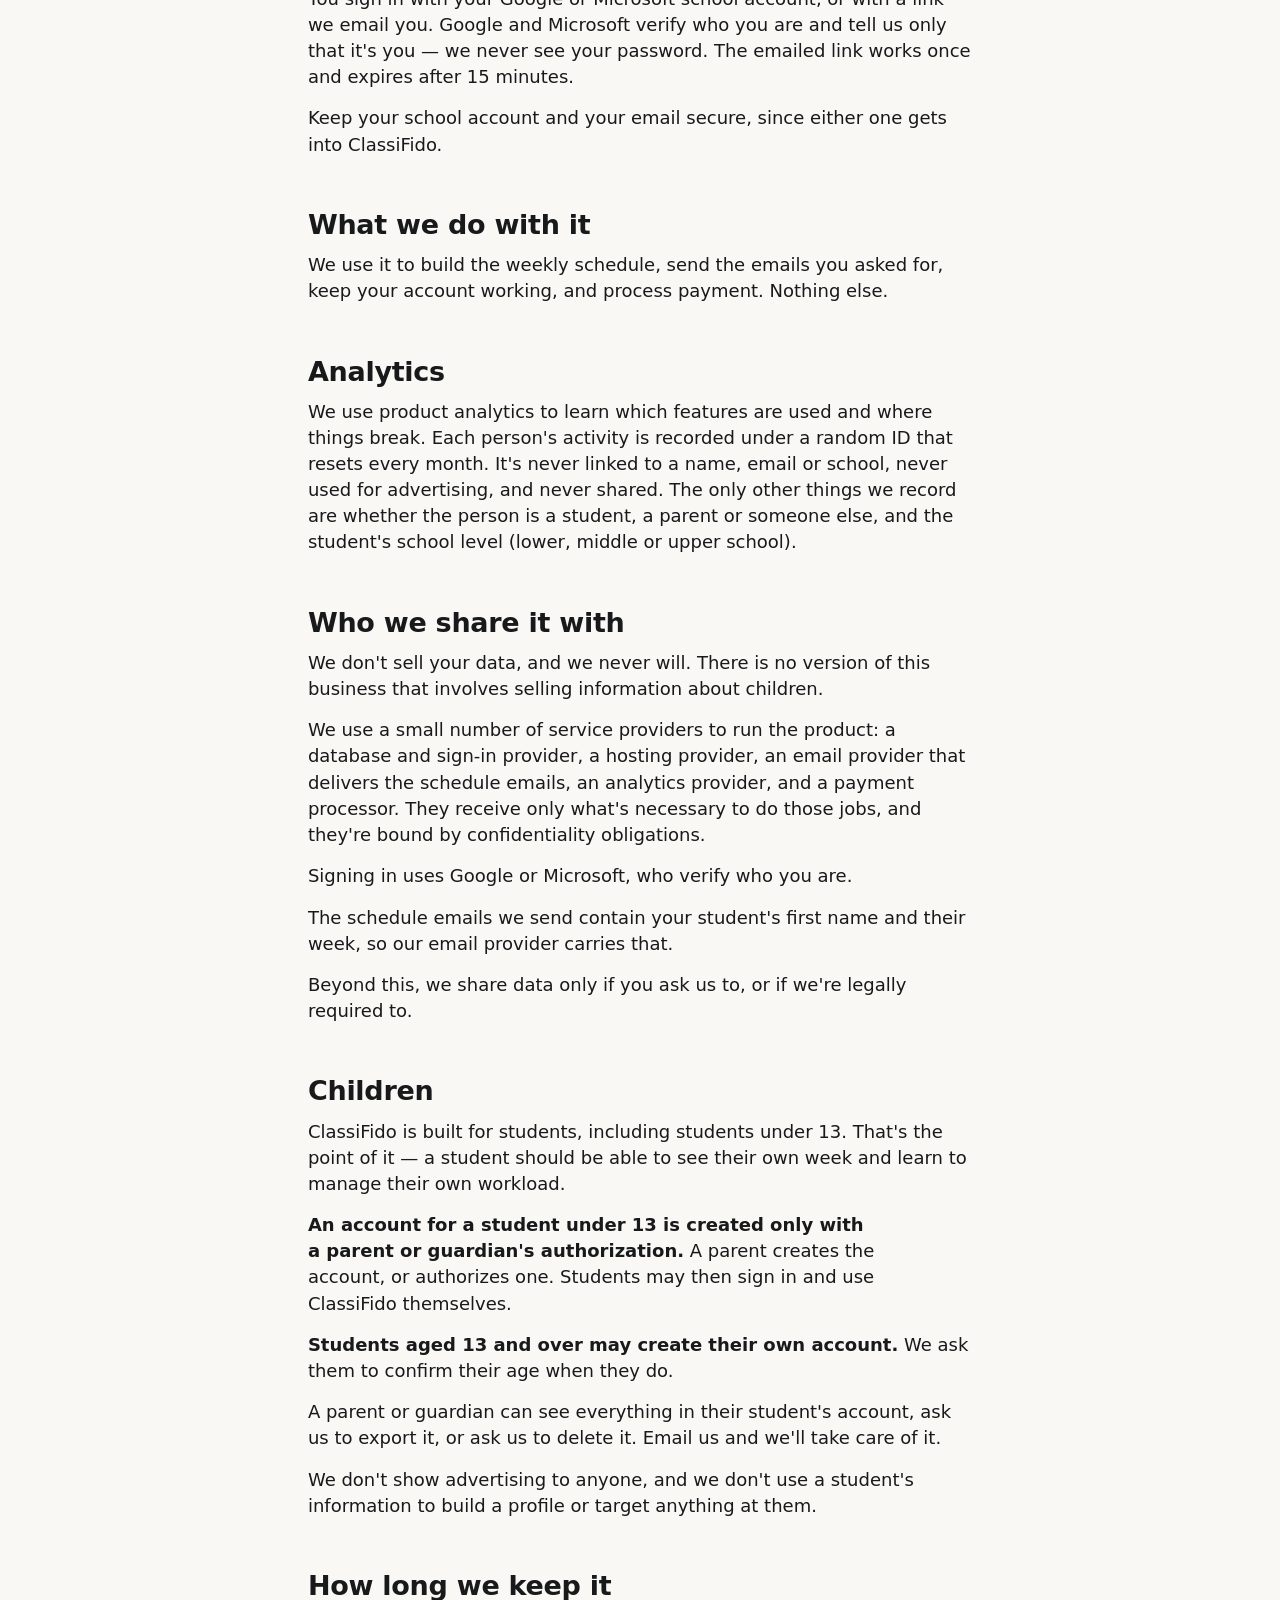
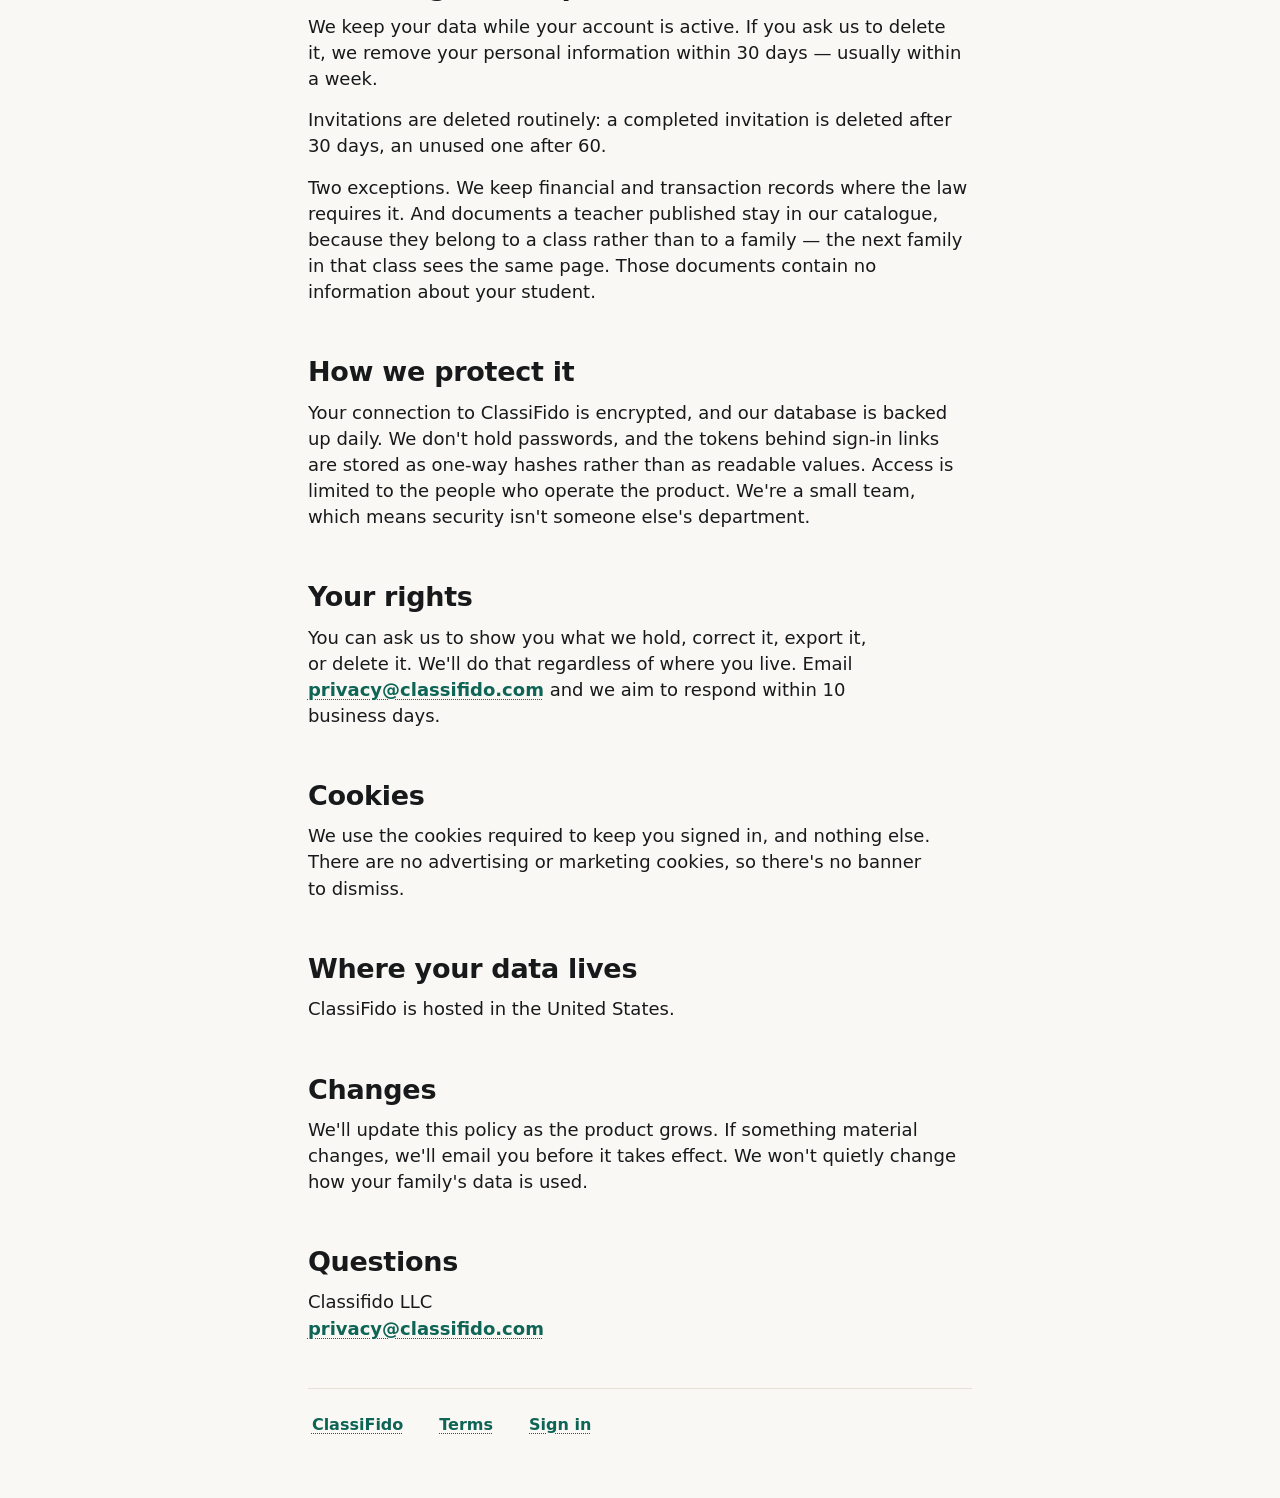
==== commit 71148cce: "The privacy policy says what the analytics will do, from October 12 Bradley's words, verbatim, in th" ====
--- a/privacy/index.html
+++ b/privacy/index.html
@@ -11,9 +11,9 @@
 <div class="page">
 <main class="doc">
 <h1>Privacy Policy</h1>
-<p class="updated">Last updated: September 16, 2026</p>
+<p class="updated">Last updated: September 26, 2026<br>These changes take effect October 12, 2026.</p>
 <h2>The short version</h2>
-<p>ClassiFido keeps a student's class schedule and homework in one place. To do that we need their name, their classes, and their parent's email. We don't sell it, we don't advertise to children, and we don't run analytics or tracking of any kind. There is no messaging, no profiles, and no way for anyone to contact your child through ClassiFido.</p>
+<p>ClassiFido keeps a student's class schedule and homework in one place. To do that we need their name, their classes, and their parent's email. We don't sell it, we don't advertise to children, and our analytics never know who anyone is. There is no messaging, no profiles, and no way for anyone to contact your child through ClassiFido.</p>
 <h2>Who we are</h2>
 <p>ClassiFido is operated by Classifido LLC, a Georgia limited liability company.</p>
 <h2>What we collect</h2>
@@ -29,7 +29,7 @@
 <li>No card numbers — our payment processor holds those, not us</li>
 <li>No date of birth, photo, home address or phone number</li>
 <li>No device or GPS location</li>
-<li>No analytics, no tracking pixels, no advertising identifiers, no ad networks</li>
+<li>No tracking pixels, no advertising identifiers, no ad networks</li>
 <li>No email open tracking</li>
 <li>No third-party scripts on our pages</li>
 <li>No social features — no messaging, no friends, no profiles, no student-to-student anything</li>
@@ -40,9 +40,11 @@
 <p>Keep your school account and your email secure, since either one gets into ClassiFido.</p>
 <h2>What we do with it</h2>
 <p>We use it to build the weekly schedule, send the emails you asked for, keep your account working, and process payment. Nothing else.</p>
+<h2>Analytics</h2>
+<p>We use product analytics to learn which features are used and where things break. Each person's activity is recorded under a random ID that resets every month. It's never linked to a name, email or school, never used for advertising, and never shared. The only other things we record are whether the person is a student, a parent or someone else, and the student's school level (lower, middle or upper school).</p>
 <h2>Who we share it with</h2>
 <p>We don't sell your data, and we never will. There is no version of this business that involves selling information about children.</p>
-<p>We use a small number of service providers to run the product: a database and sign-in provider, a hosting provider, an email provider that delivers the schedule emails, and a payment processor. They receive only what's necessary to do those jobs, and they're bound by confidentiality obligations.</p>
+<p>We use a small number of service providers to run the product: a database and sign-in provider, a hosting provider, an email provider that delivers the schedule emails, an analytics provider, and a payment processor. They receive only what's necessary to do those jobs, and they're bound by confidentiality obligations.</p>
 <p>Signing in uses Google or Microsoft, who verify who you are.</p>
 <p>The schedule emails we send contain your student's first name and their week, so our email provider carries that.</p>
 <p>Beyond this, we share data only if you ask us to, or if we're legally required to.</p>
--- a/site.css
+++ b/site.css
@@ -10,16 +10,15 @@
  * three copies of one answer is three answers waiting to drift, so they are
  * here once now. Re-copying from render.py means editing THIS file.
  *
- * What is NOT here: the name treatment. `.wordmark` / `.i` / `.cap` /
- * `.fido` and the three cap size rules stay inline in `index.html`, because
- * they are a rendered artifact of one function -- `render.sign_in_page()` --
- * and re-copying them means replacing that block, not editing this file.
- *
- * `.mark` and `.watermark` USED to be named in this sentence and are not any
- * more: they are the size and the position of an image, which is layout, and
- * the homepage now places both in two places each. They live below with the
- * rest of the homepage. The image data itself is untouched and there is still
- * exactly one drawing of the dog and one of the faded dog.
+ * The name treatment is now here too, and it is the one thing in this file
+ * that is COPIED rather than written: `.wordmark` / `.i` / `.cap` / `.fido`
+ * and the three cap sizes are what `render.sign_in_page()` rendered, and
+ * re-copying them means replacing that block rather than editing it line by
+ * line. Its own comment says so where it sits.
+ *
+ * `.mark` and `.watermark` are here as well: the size and the position of an
+ * image is layout. The image data is untouched, and the dog and the faded dog
+ * are still drawn once each.
  * ---------------------------------------------------------------------- */
 
 @font-face { font-family: "Source Sans 3"; font-style: normal; font-weight: 400;
@@ -62,6 +61,65 @@
   }
 }
 
+/* **This block moved here out of `index.html` and not one character of it
+ * changed on the way.** The reason it used to sit inline was that one page
+ * had an element for it. Two do now: `404.html` carries the same bar and the
+ * same footer, so the same lockup, and a second copy of these rules would be
+ * a second answer to a question this file exists to answer once.
+ * ---------------------------------------------------------------------- */
+/* =========================================================================
+ * THE NAME TREATMENT HERE IS A COPY OF THE SIGN-IN PAGE'S OUTPUT.
+ * =========================================================================
+ *
+ * Every value below -- the wordmark rules, the cap's placement and its three
+ * em steps -- was taken from what `src/render.py` in the product repo
+ * actually rendered, by calling `render.sign_in_page()` and reading the
+ * document it returned. Nothing here was redrawn, re-derived, or measured
+ * off a screenshot, and the homepage redesign did not touch a character of
+ * it: the rules were lifted out of the previous version of this file
+ * mechanically and written back.
+ *
+ * **Why a copy and not a third implementation.** The mortarboard's optical
+ * scale is already a deliberate duplication: `web/src/Wordmark.jsx` and
+ * `render.py` both hold it because Python cannot import JSX, and
+ * `tests/test_wordmark_cap.py` keeps the pair honest with a shared ten-input
+ * golden table. A third hand-drawn copy would be a third answer to the same
+ * question with no test behind it. This file is a rendered artifact instead:
+ * when render.py's changes, re-run it and re-copy. See the README.
+ *
+ * **The lockup now appears twice on this page, in the bar and in the footer,
+ * at two sizes, and that changed nothing here.** `.wordmark` reads
+ * `--wordmark` and the cap is in `em`, so a size is asked for by declaring
+ * `--wordmark` on the element that wants it -- which `/site.css` does, for
+ * those two places, and which leaves `.doc h1` on the privacy and terms pages
+ * reading the body-level value it always read.
+ *
+ * **Everything else this page draws is in `/site.css`**, including `.mark`
+ * and `.watermark`: the size and position of an image is layout, and this
+ * page now places both of them.
+ * ---------------------------------------------------------------------- */
+.wordmark {
+  font-weight: 600;
+  letter-spacing: -.015em;
+  line-height: 1;
+  white-space: nowrap;
+  color: #17191b;
+  font-size: var(--wordmark);
+}
+.i { position: relative; display: inline-block; line-height: 1; margin: 0 .06em; }
+.cap {
+  position: absolute;
+  left: 50%;
+  bottom: .60em;
+  transform: translateX(-50%);
+}
+.fido { color: #b8783c; }
+
+/* ---------------------------------------------- sign_in_cap_css(), verbatim */
+.cap { width: .40em; height: .304em; }
+@media (max-width: 1014px) { .cap { width: .40em; height: .304em; } }
+@media (max-width: 612px) { .cap { width: .42em; height: .319em; } }
+
 /* ------------------------------------------------------------------ links
  *
  * The face is `web/src/link.css`'s, and the sign-in page's `.secondary`
@@ -100,7 +158,7 @@
    with 13px of padding -- in a wrapped paragraph that overlaps the lines
    above and below it. In prose a link takes the face above and the size of
    the sentence it sits in, and nothing more. */
-nav a, .contact a {
+nav a, .contact a, .gone .back a {
   display: inline-block;
   font-size: var(--small);
   padding: 13px 4px;
@@ -237,6 +295,15 @@
    between paragraphs instead of inside them, which leaves the reading
    texture identical to the landing page's line. */
 .doc p { margin-top: .85em; }
+
+/* **And no paragraph here ends on a word by itself either.** The homepage has
+   asked for this since it was built; these two documents never did, and they
+   were carrying seven or eight lone last words apiece at every width -- from
+   before this change, not because of it. `pretty` is the same one-line
+   mechanism the homepage uses and it moves no words: it only chooses a
+   different place to break. Headings are left alone because none of them
+   wraps at any width this site has. */
+.doc p, .doc li { text-wrap: pretty; }
 .doc h2 + p { margin-top: .6em; }
 .doc strong { font-weight: 600; }
 
@@ -323,8 +390,8 @@
   --card-h: 8.5em;
   --hand: 2em;
   --hero-mark: 10.7em;
-  --hero-doc: 2.75em;
   --footer-dog: 190px;
+  --gone-dog: 208px;
 }
 @media (max-width: 1014px) {
   body {
@@ -334,6 +401,7 @@
     --nav-link: 16px;
     --art: min(16px, calc(1.6667vw - 1.6px));
     --footer-dog: 156px;
+    --gone-dog: 176px;
   }
 }
 @media (max-width: 612px) {
@@ -351,8 +419,8 @@
     --card-h: 7.2857em;
     --hand: 1.7857em;
     --hero-mark: 7.5em;
-    --hero-doc: 2.143em;
     --footer-dog: 120px;
+    --gone-dog: 148px;
   }
 }
 
@@ -509,26 +577,34 @@
 .c-history { left: 64.58%; top: 49%;   transform: rotate(6deg); }
 .c-spanish { left: 80.21%; top: 24%;   transform: rotate(-5deg); }
 
-/* Fido, holding a document. The dog is `img.mark` -- the same file, the same
-   bytes, as the dog in the bar above and as the faded one in the corner
-   below -- sized through `--mark` exactly as the bar's is. The document is
-   not a mark; it is one of this page's abstract documents, drawn like the
-   five on the cards. */
-.hero-fido { --mark: var(--hero-mark); position: absolute; left: 46.49%; top: 42.79%; }
-/* **Anchored at the top edge of the paper, not at its middle.** Whatever
-   angle it is turned to, the corner in his teeth has to stay in his teeth:
-   `transform-origin: top center` pins the point that is being held and swings
-   the rest of the sheet below it. `left` is the mouth's own centre line --
-   52.5% of the way across the mark, which lands at 55.4% of the panel. */
-.hero-doc {
+/* **Fido with the document already in his teeth: one drawing, one file.**
+   This used to be `img.mark` with a separate document element placed at the
+   mouth, and the two had to be kept in step by hand at every width. It is
+   now `/fido-holding-document.svg`, which holds both.
+
+   **The dog in that file is not a redraw.** Its thirteen shapes are the
+   existing mark's thirteen shapes, element for element and colour for
+   colour -- checked against the mark's own bytes, not assumed. What the file
+   adds is the paper, turned 12 degrees, with three bites taken out of the
+   edge he is holding, and a viewBox 30 units taller to hang it in.
+
+   **Which is why the size is a width and a ratio, not a square.** The dog
+   still occupies the top 120 units of a 120-wide box, exactly as it did; the
+   extra 30 units are below him. So the width stays `--hero-mark` -- the same
+   number as before, at every breakpoint -- and the height is that times
+   150/120. The dog therefore lands on the same pixels it did before this
+   change, and the paper hangs off the bottom.
+
+   It is an `<img>` and NOT inlined, deliberately: the file carries a `mask`
+   with an id, and two inlined copies on one page would be two elements
+   claiming one id. A file cannot collide with itself. */
+.hero-fido {
   position: absolute;
-  left: 55.4%;
-  top: 73%;
-  width: var(--hero-doc);
-  height: auto;
   display: block;
-  transform-origin: top center;
-  transform: translateX(-50%) rotate(-14deg);
+  left: 46.49%;
+  top: 42.79%;
+  width: var(--hero-mark);
+  height: calc(var(--hero-mark) * 1.25);
 }
 
 /* The arrows that tie each note to what it is asking about. Their own
@@ -731,6 +807,44 @@
 .pers .swatches { display: flex; flex-wrap: wrap; gap: 10px; }
 .pers .swatches i { width: 22px; height: 22px; border-radius: 50%; background: var(--k); }
 .pers .swatches i.on { box-shadow: 0 0 0 2px #fff, 0 0 0 4px #17191b; }
+
+/* ------------------------------------------------------------ not found
+ *
+ * `404.html`, which the host serves for any address it does not have. It is
+ * the homepage's bar and the homepage's footer with one thing between them,
+ * so almost everything it needs is already above; what is here is the middle.
+ *
+ * `flex-grow` on the middle is what holds the footer down: `.home` is a
+ * column and this page is short, so without it the footer would sit under
+ * the heading halfway up an empty screen.
+ *
+ * The dog is the hero's file at a size of its own -- the same drawing, the
+ * same 150/120, sized by its width like the hero's is. */
+.gone {
+  flex-grow: 1;
+  display: flex;
+  flex-direction: column;
+  align-items: center;
+  justify-content: center;
+  text-align: center;
+  padding-top: 64px;
+  padding-bottom: 88px;
+}
+.gone-fido {
+  display: block;
+  width: var(--gone-dog);
+  height: calc(var(--gone-dog) * 1.25);
+}
+.gone h1 {
+  margin-top: 30px;
+  font-size: var(--h2-lead);
+  line-height: 1.15;
+  letter-spacing: -.012em;
+}
+/* 11px, and the link's own 13px of touch padding under it, is the 24px a
+   reader sees -- the same bookkeeping the `nav` and `.contact` rules do. */
+.gone .back { margin-top: 11px; font-size: var(--nav-link); }
+.gone .back a { font-size: var(--nav-link); }
 
 /* ---------------------------------------------------------------- schools */
 .schools {
@@ -850,7 +964,6 @@
   .c-english { left: 69%;   top: 20.67%; transform: rotate(5deg); }
   .c-history, .c-spanish, .hero-arrows { display: none; }
   .hero-fido { left: 66.2%; top: 52.6%; }
-  .hero-doc  { left: 81.5%; top: 78%; }
   .h-due     { left: 4.68%; top: 60%;    transform: rotate(-3deg); }
   .h-test    { left: 4.68%; top: 71.33%; transform: rotate(2deg); }
   .h-change  { left: 4.68%; top: 82.67%; transform: rotate(-1deg); }
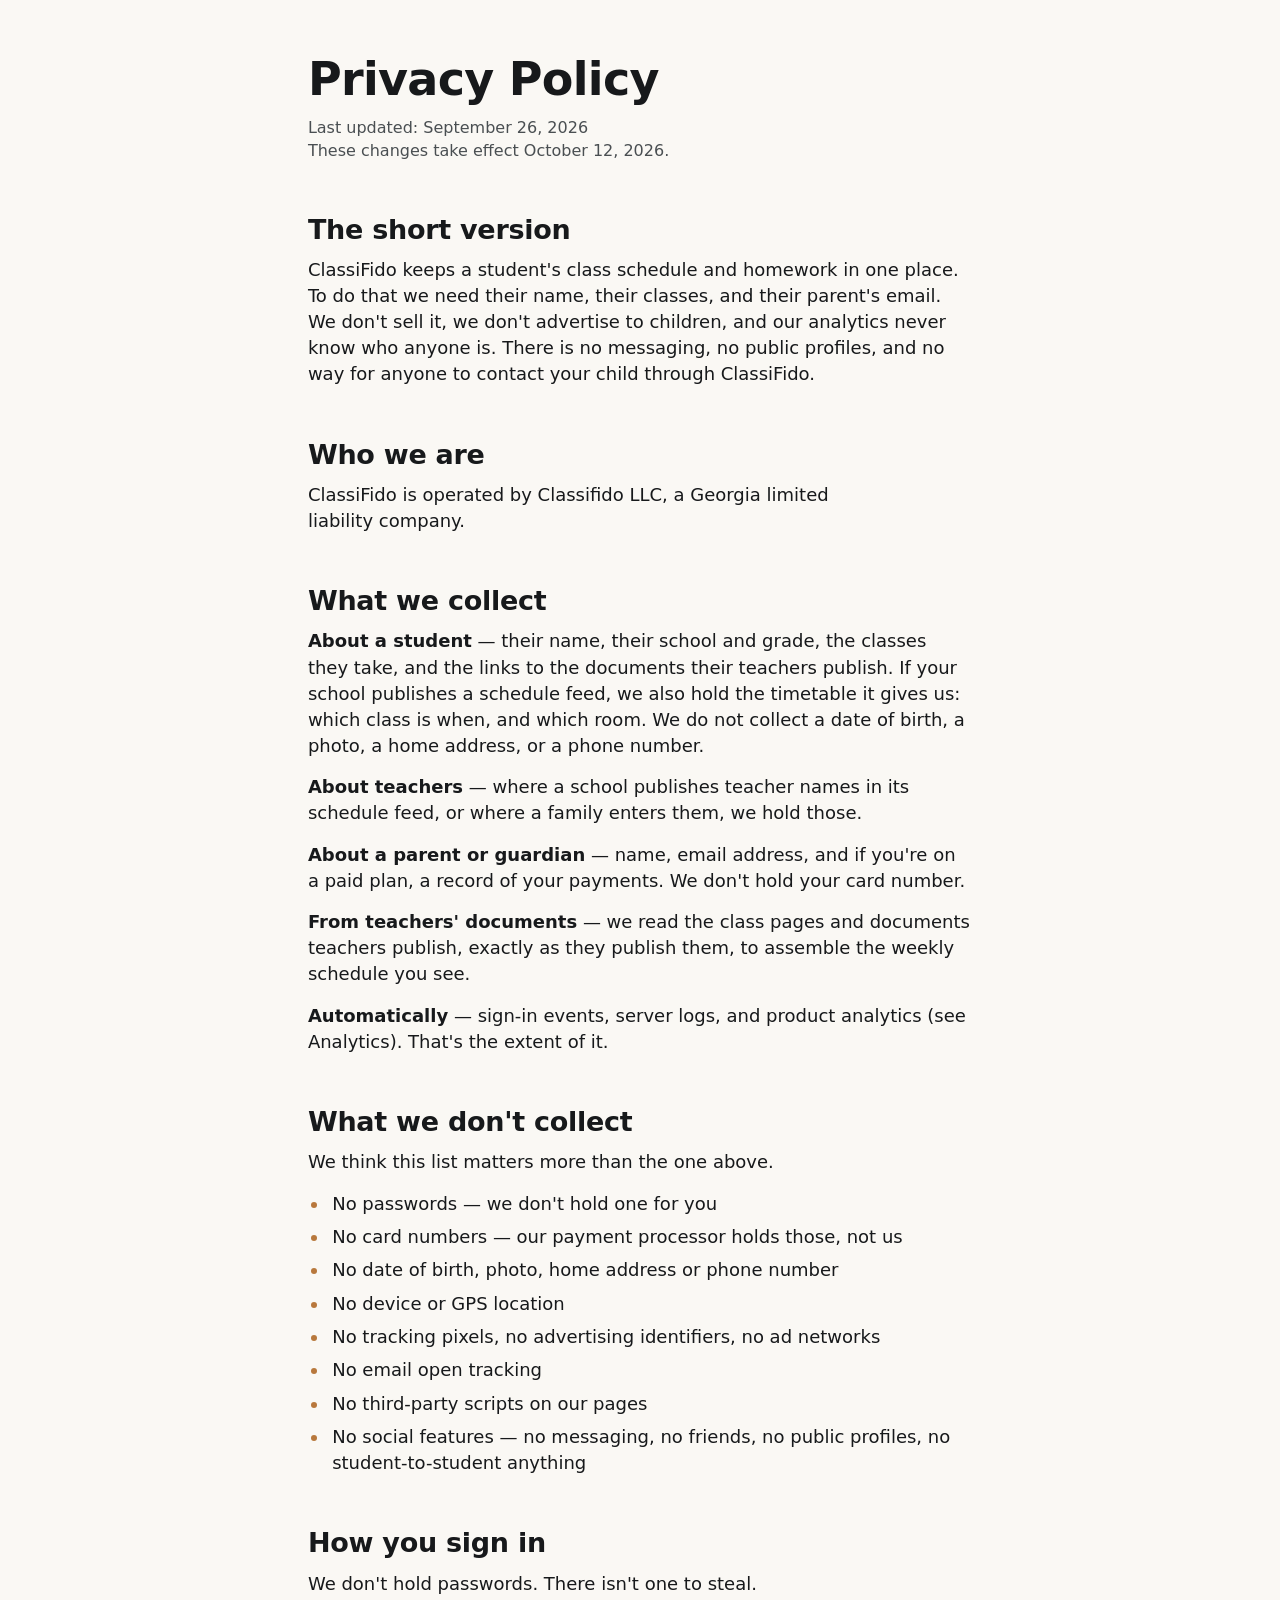
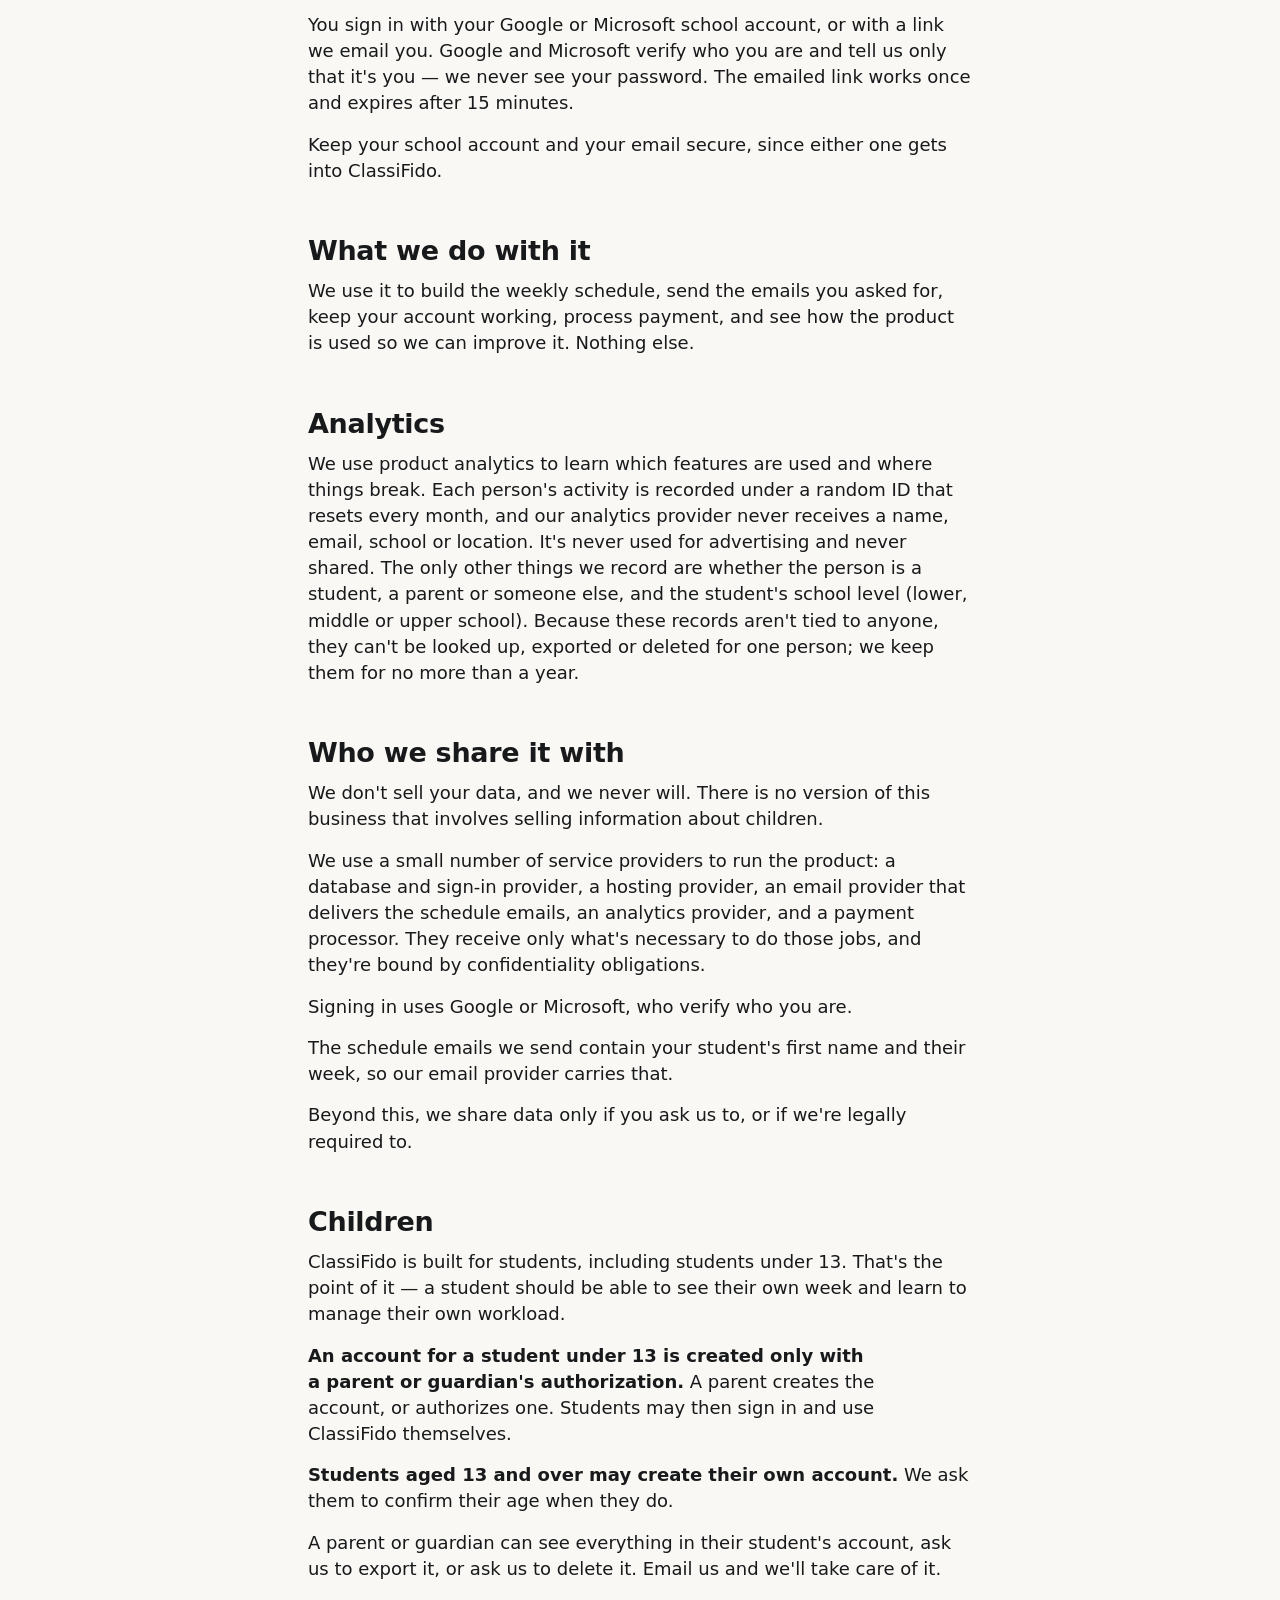
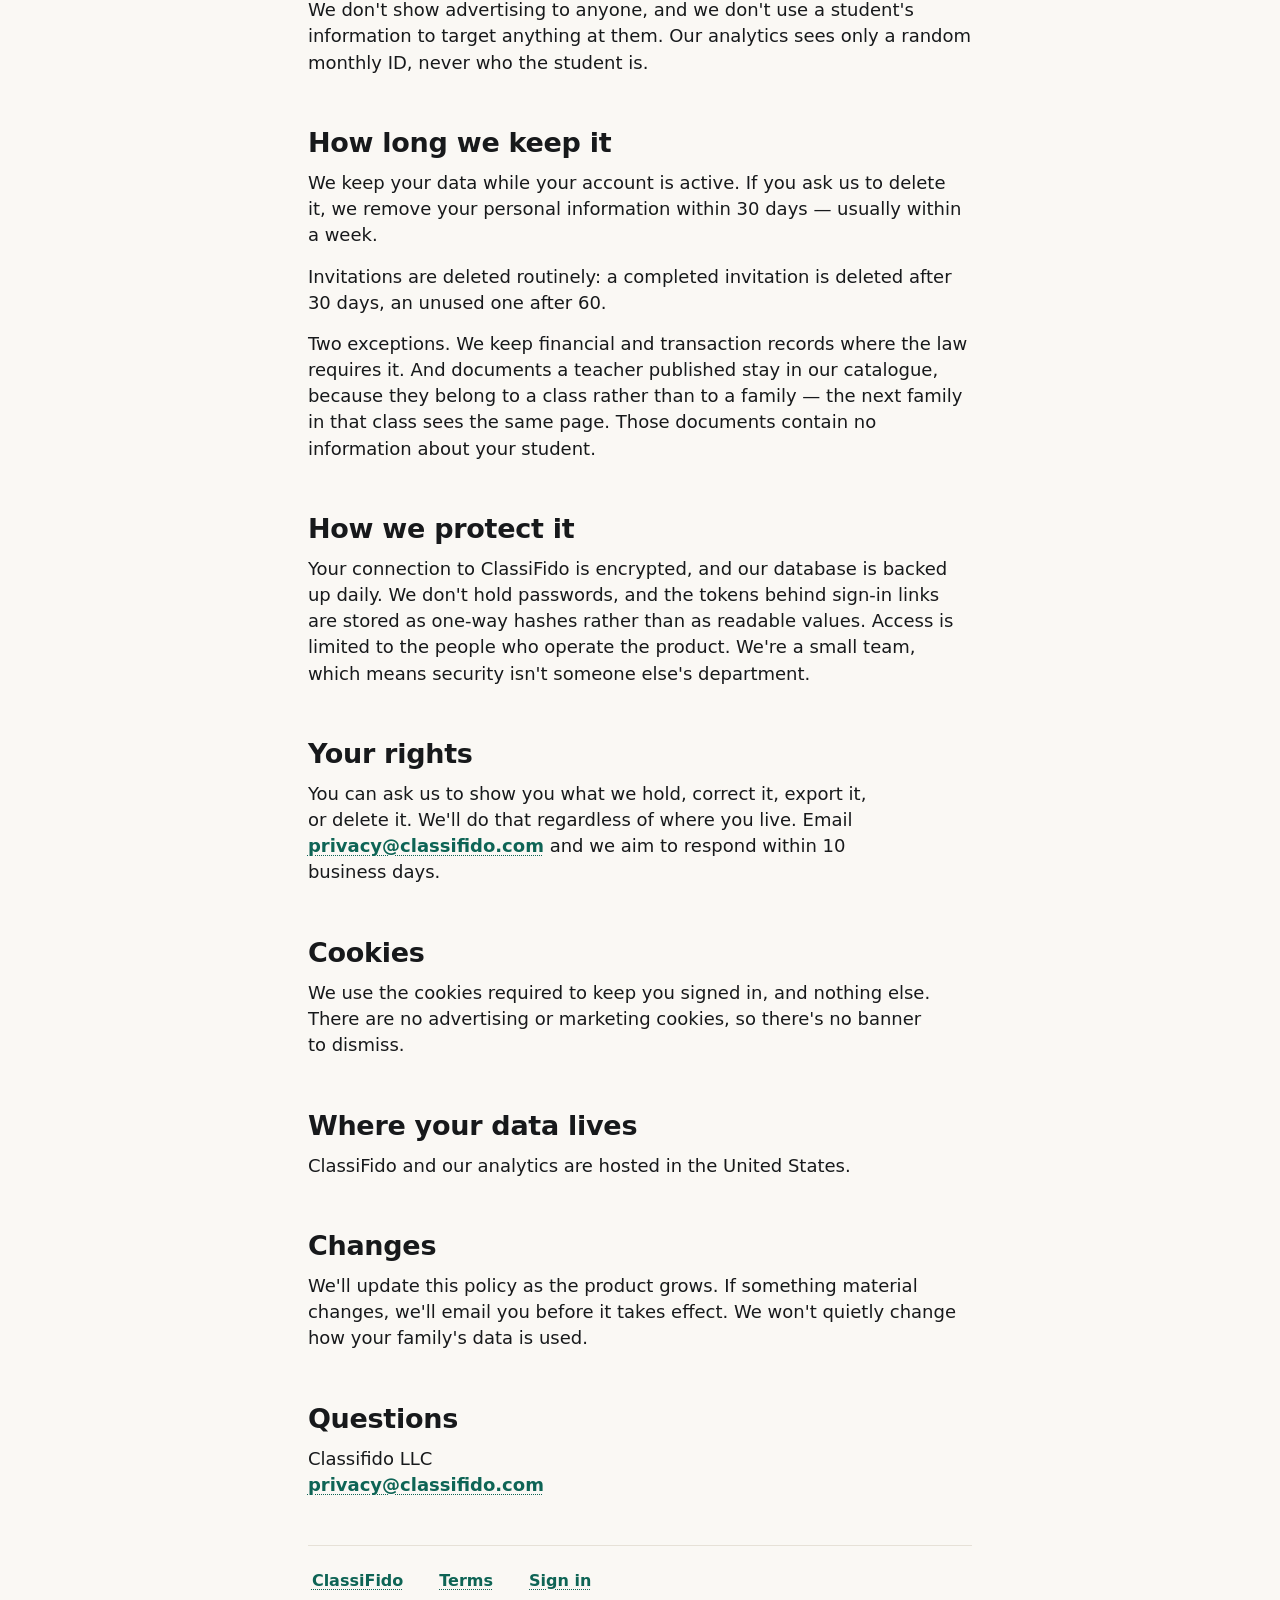
==== commit 3e8b5063: "The policy stops contradicting itself about the analytics Bradley's second round, verbatim: the Anal" ====
--- a/privacy/index.html
+++ b/privacy/index.html
@@ -13,7 +13,7 @@
 <h1>Privacy Policy</h1>
 <p class="updated">Last updated: September 26, 2026<br>These changes take effect October 12, 2026.</p>
 <h2>The short version</h2>
-<p>ClassiFido keeps a student's class schedule and homework in one place. To do that we need their name, their classes, and their parent's email. We don't sell it, we don't advertise to children, and our analytics never know who anyone is. There is no messaging, no profiles, and no way for anyone to contact your child through ClassiFido.</p>
+<p>ClassiFido keeps a student's class schedule and homework in one place. To do that we need their name, their classes, and their parent's email. We don't sell it, we don't advertise to children, and our analytics never know who anyone is. There is no messaging, no public profiles, and no way for anyone to contact your child through ClassiFido.</p>
 <h2>Who we are</h2>
 <p>ClassiFido is operated by Classifido LLC, a Georgia limited liability company.</p>
 <h2>What we collect</h2>
@@ -21,7 +21,7 @@
 <p><strong>About teachers</strong> — where a school publishes teacher names in its schedule feed, or where a family enters them, we hold those.</p>
 <p><strong>About a parent or guardian</strong> — name, email address, and if you're on a paid plan, a record of your payments. We don't hold your card number.</p>
 <p><strong>From teachers' documents</strong> — we read the class pages and documents teachers publish, exactly as they publish them, to assemble the weekly schedule you see.</p>
-<p><strong>Automatically</strong> — sign-in events and server logs. That's the extent of it.</p>
+<p><strong>Automatically</strong> — sign-in events, server logs, and product analytics (see Analytics). That's the extent of it.</p>
 <h2>What we don't collect</h2>
 <p>We think this list matters more than the one above.</p>
 <ul>
@@ -32,16 +32,16 @@
 <li>No tracking pixels, no advertising identifiers, no ad networks</li>
 <li>No email open tracking</li>
 <li>No third-party scripts on our pages</li>
-<li>No social features — no messaging, no friends, no profiles, no student-to-student anything</li>
+<li>No social features — no messaging, no friends, no public profiles, no student-to-student anything</li>
 </ul>
 <h2>How you sign in</h2>
 <p>We don't hold passwords. There isn't one to steal.</p>
 <p>You sign in with your Google or Microsoft school account, or with a link we email you. Google and Microsoft verify who you are and tell us only that it's you — we never see your password. The emailed link works once and expires after 15 minutes.</p>
 <p>Keep your school account and your email secure, since either one gets into ClassiFido.</p>
 <h2>What we do with it</h2>
-<p>We use it to build the weekly schedule, send the emails you asked for, keep your account working, and process payment. Nothing else.</p>
+<p>We use it to build the weekly schedule, send the emails you asked for, keep your account working, process payment, and see how the product is used so we can improve it. Nothing else.</p>
 <h2>Analytics</h2>
-<p>We use product analytics to learn which features are used and where things break. Each person's activity is recorded under a random ID that resets every month. It's never linked to a name, email or school, never used for advertising, and never shared. The only other things we record are whether the person is a student, a parent or someone else, and the student's school level (lower, middle or upper school).</p>
+<p>We use product analytics to learn which features are used and where things break. Each person's activity is recorded under a random ID that resets every month, and our analytics provider never receives a name, email, school or location. It's never used for advertising and never shared. The only other things we record are whether the person is a student, a parent or someone else, and the student's school level (lower, middle or upper school). Because these records aren't tied to anyone, they can't be looked up, exported or deleted for one person; we keep them for no more than a year.</p>
 <h2>Who we share it with</h2>
 <p>We don't sell your data, and we never will. There is no version of this business that involves selling information about children.</p>
 <p>We use a small number of service providers to run the product: a database and sign-in provider, a hosting provider, an email provider that delivers the schedule emails, an analytics provider, and a payment processor. They receive only what's necessary to do those jobs, and they're bound by confidentiality obligations.</p>
@@ -53,7 +53,7 @@
 <p><strong>An account for a student under 13 is created only with a parent or guardian's authorization.</strong> A parent creates the account, or authorizes one. Students may then sign in and use ClassiFido themselves.</p>
 <p><strong>Students aged 13 and over may create their own account.</strong> We ask them to confirm their age when they do.</p>
 <p>A parent or guardian can see everything in their student's account, ask us to export it, or ask us to delete it. Email us and we'll take care of it.</p>
-<p>We don't show advertising to anyone, and we don't use a student's information to build a profile or target anything at them.</p>
+<p>We don't show advertising to anyone, and we don't use a student's information to target anything at them. Our analytics sees only a random monthly ID, never who the student is.</p>
 <h2>How long we keep it</h2>
 <p>We keep your data while your account is active. If you ask us to delete it, we remove your personal information within 30 days — usually within a week.</p>
 <p>Invitations are deleted routinely: a completed invitation is deleted after 30 days, an unused one after 60.</p>
@@ -65,7 +65,7 @@
 <h2>Cookies</h2>
 <p>We use the cookies required to keep you signed in, and nothing else. There are no advertising or marketing cookies, so there's no banner to dismiss.</p>
 <h2>Where your data lives</h2>
-<p>ClassiFido is hosted in the United States.</p>
+<p>ClassiFido and our analytics are hosted in the United States.</p>
 <h2>Changes</h2>
 <p>We'll update this policy as the product grows. If something material changes, we'll email you before it takes effect. We won't quietly change how your family's data is used.</p>
 <h2>Questions</h2>
--- a/site.css
+++ b/site.css
@@ -301,9 +301,17 @@
    were carrying seven or eight lone last words apiece at every width -- from
    before this change, not because of it. `pretty` is the same one-line
    mechanism the homepage uses and it moves no words: it only chooses a
-   different place to break. Headings are left alone because none of them
-   wraps at any width this site has. */
+   different place to break. Measured across both documents at 360, 390, 412,
+   768, 1024 and 1440: seventy-two lone last words without this line, none
+   with it.
+
+   **`balance` on the headings is the same question asked of two lines rather
+   than ten.** An earlier version of this comment claimed no heading on this
+   site ever wraps. Two do, at 360: the terms' `Teachers' content belongs to
+   teachers` and the help page's `How to add a class link`, each leaving its
+   last word alone. */
 .doc p, .doc li { text-wrap: pretty; }
+.doc h1, .doc h2 { text-wrap: balance; }
 .doc h2 + p { margin-top: .6em; }
 .doc strong { font-weight: 600; }
 
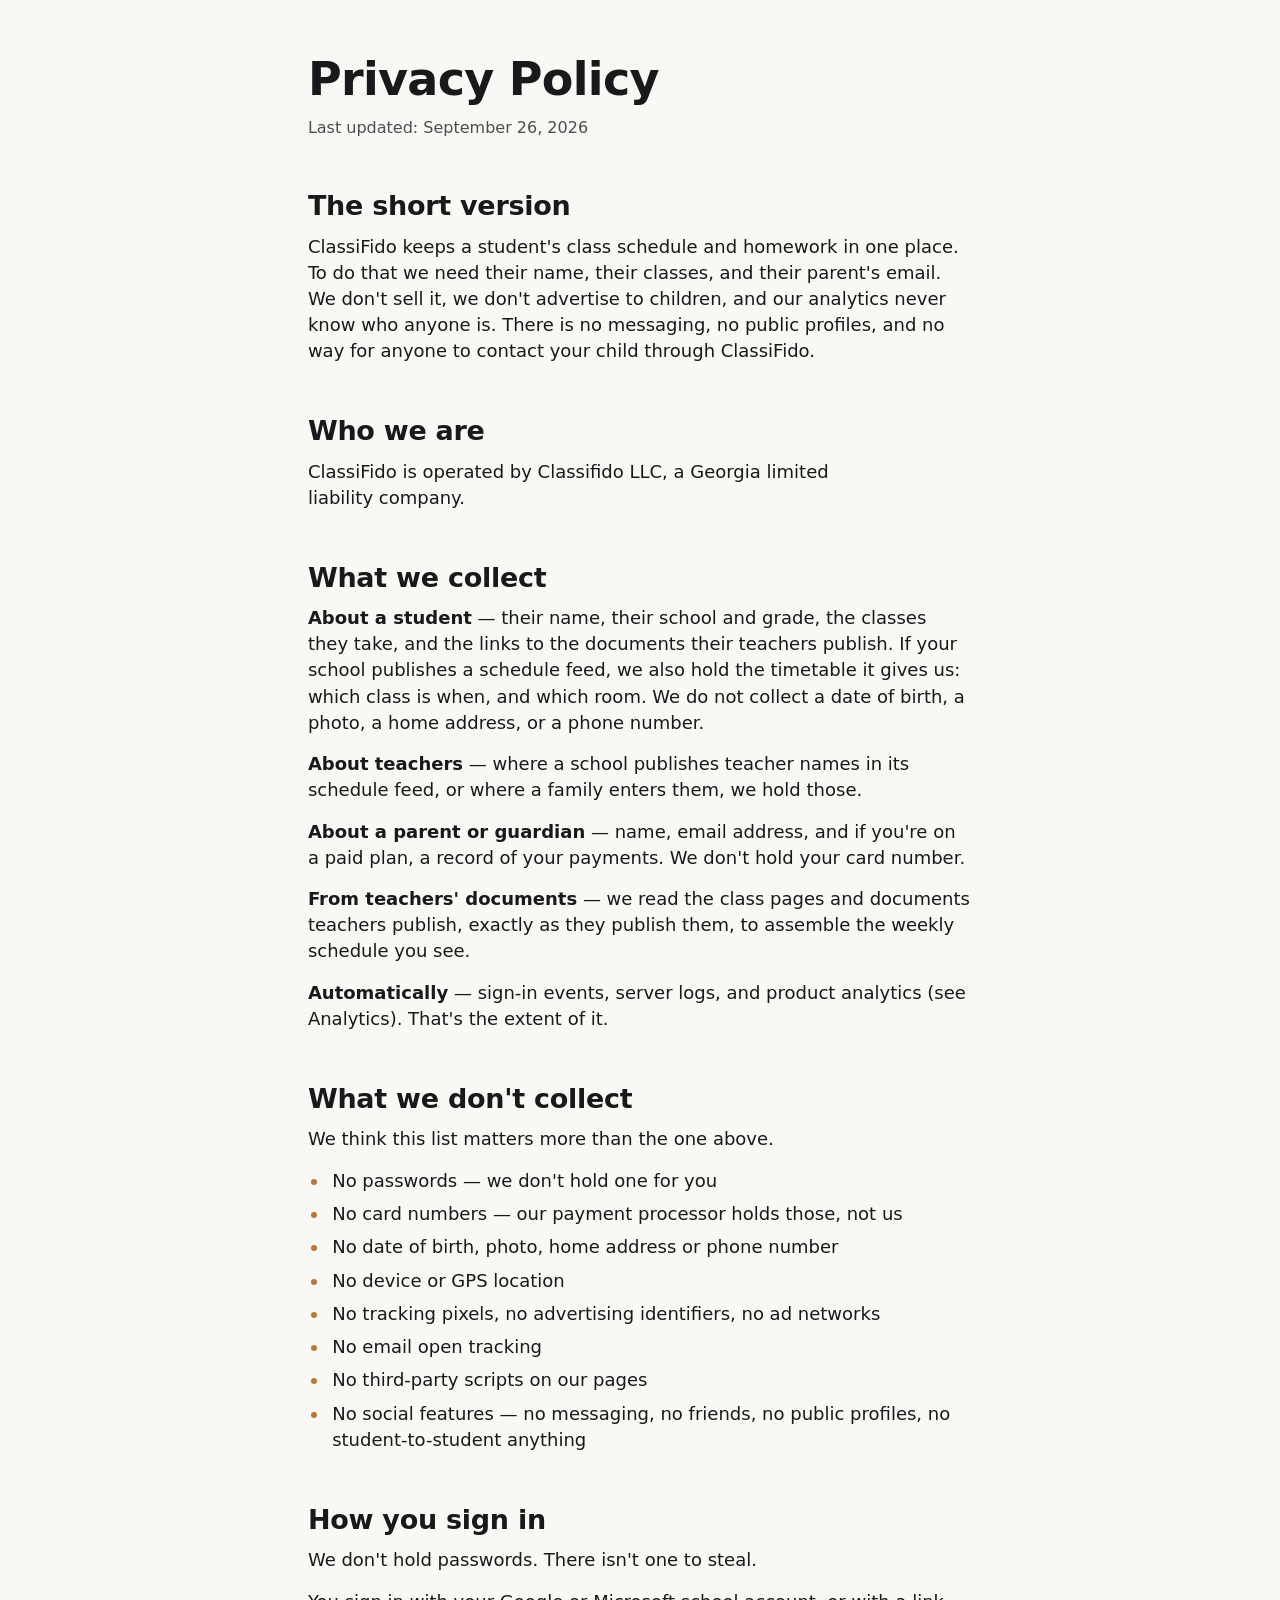
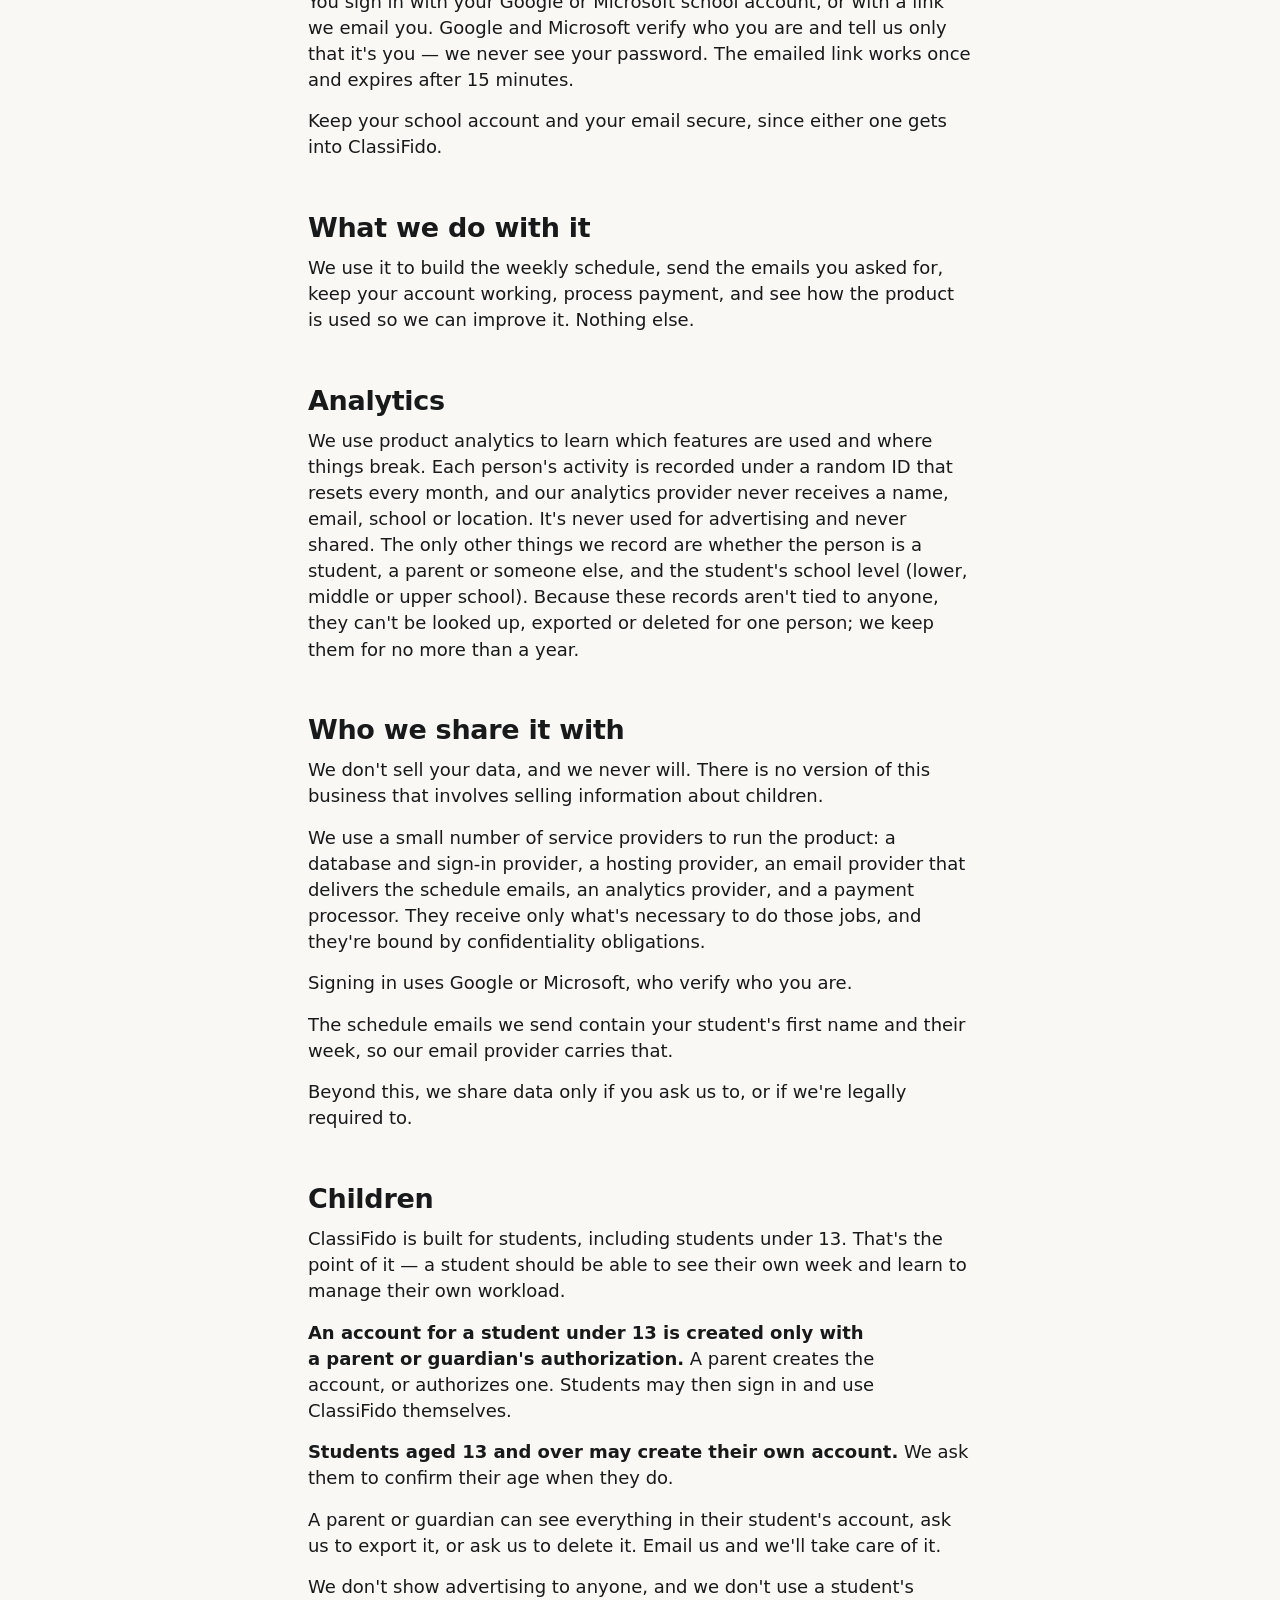
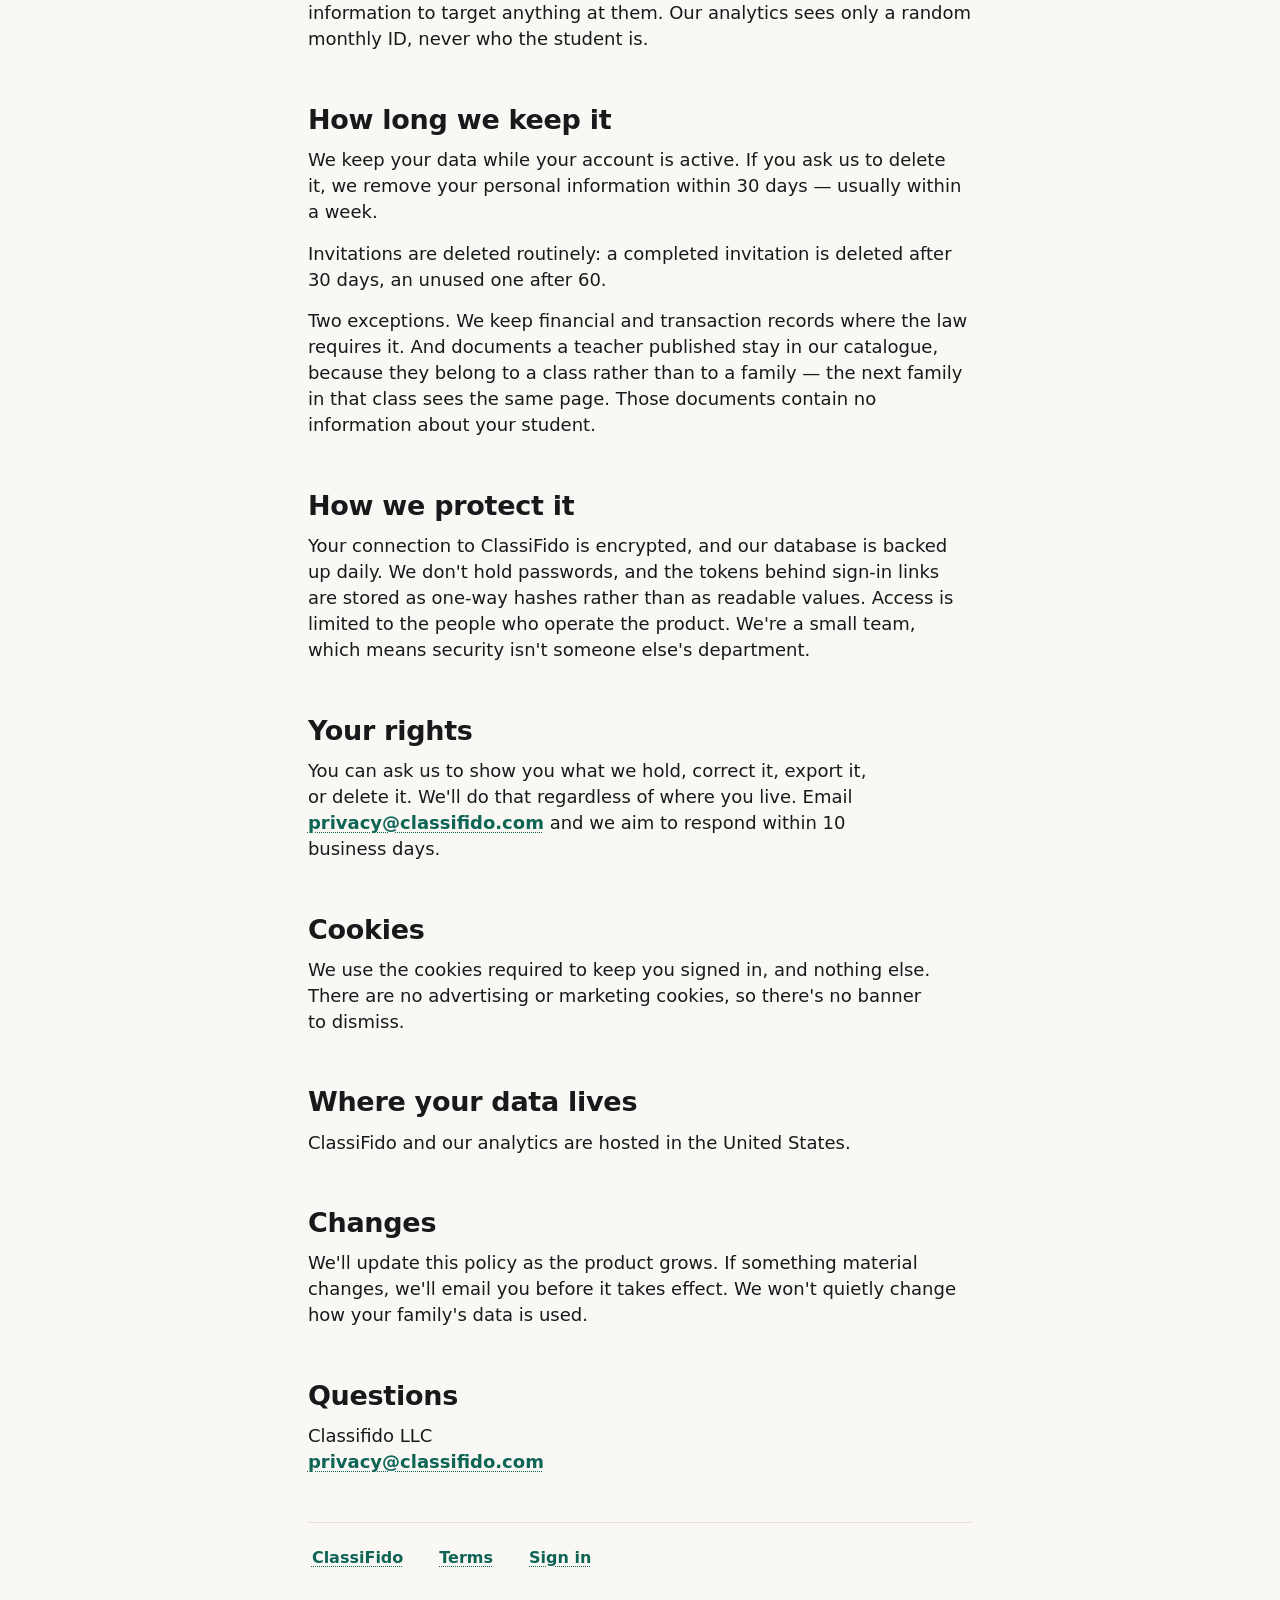
==== commit 300a4be4: "The analytics policy is current, not dated `These changes take effect October 12, 2026.` is gone and" ====
--- a/privacy/index.html
+++ b/privacy/index.html
@@ -11,7 +11,7 @@
 <div class="page">
 <main class="doc">
 <h1>Privacy Policy</h1>
-<p class="updated">Last updated: September 26, 2026<br>These changes take effect October 12, 2026.</p>
+<p class="updated">Last updated: September 26, 2026</p>
 <h2>The short version</h2>
 <p>ClassiFido keeps a student's class schedule and homework in one place. To do that we need their name, their classes, and their parent's email. We don't sell it, we don't advertise to children, and our analytics never know who anyone is. There is no messaging, no public profiles, and no way for anyone to contact your child through ClassiFido.</p>
 <h2>Who we are</h2>
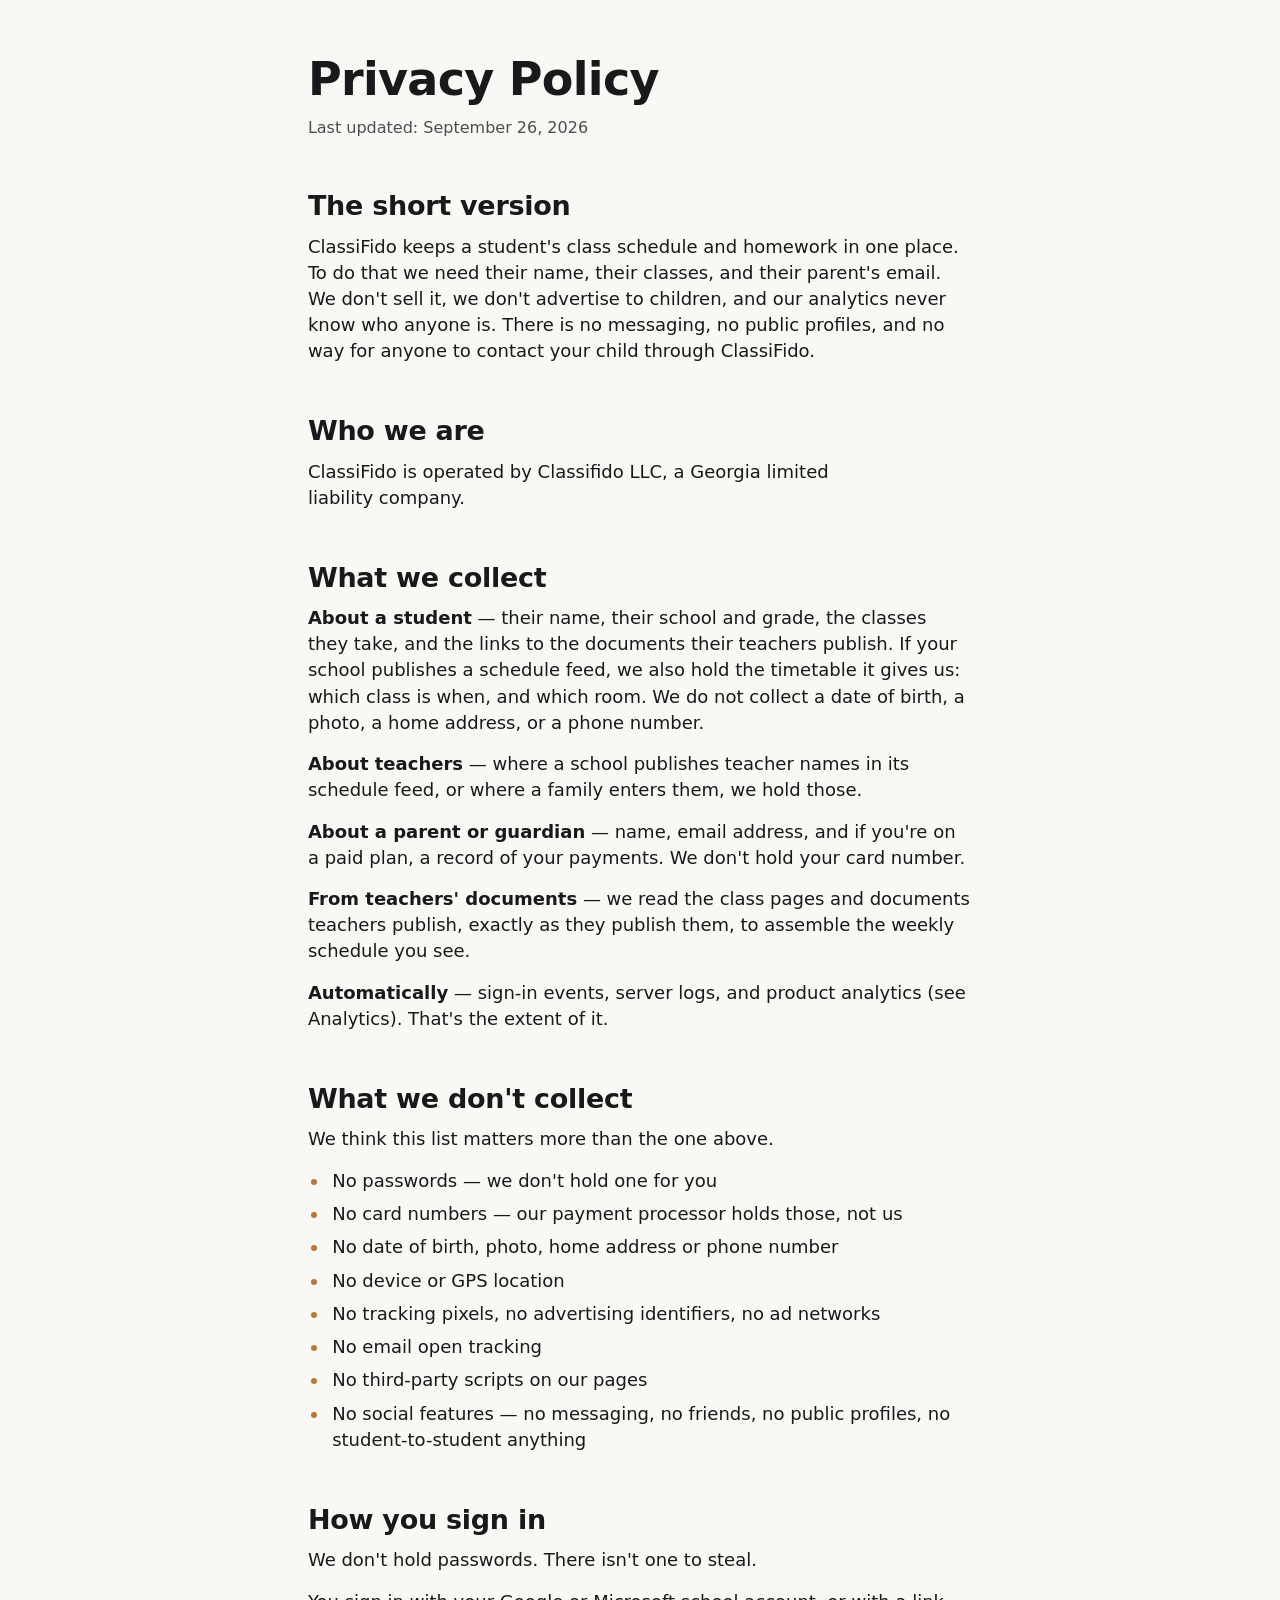
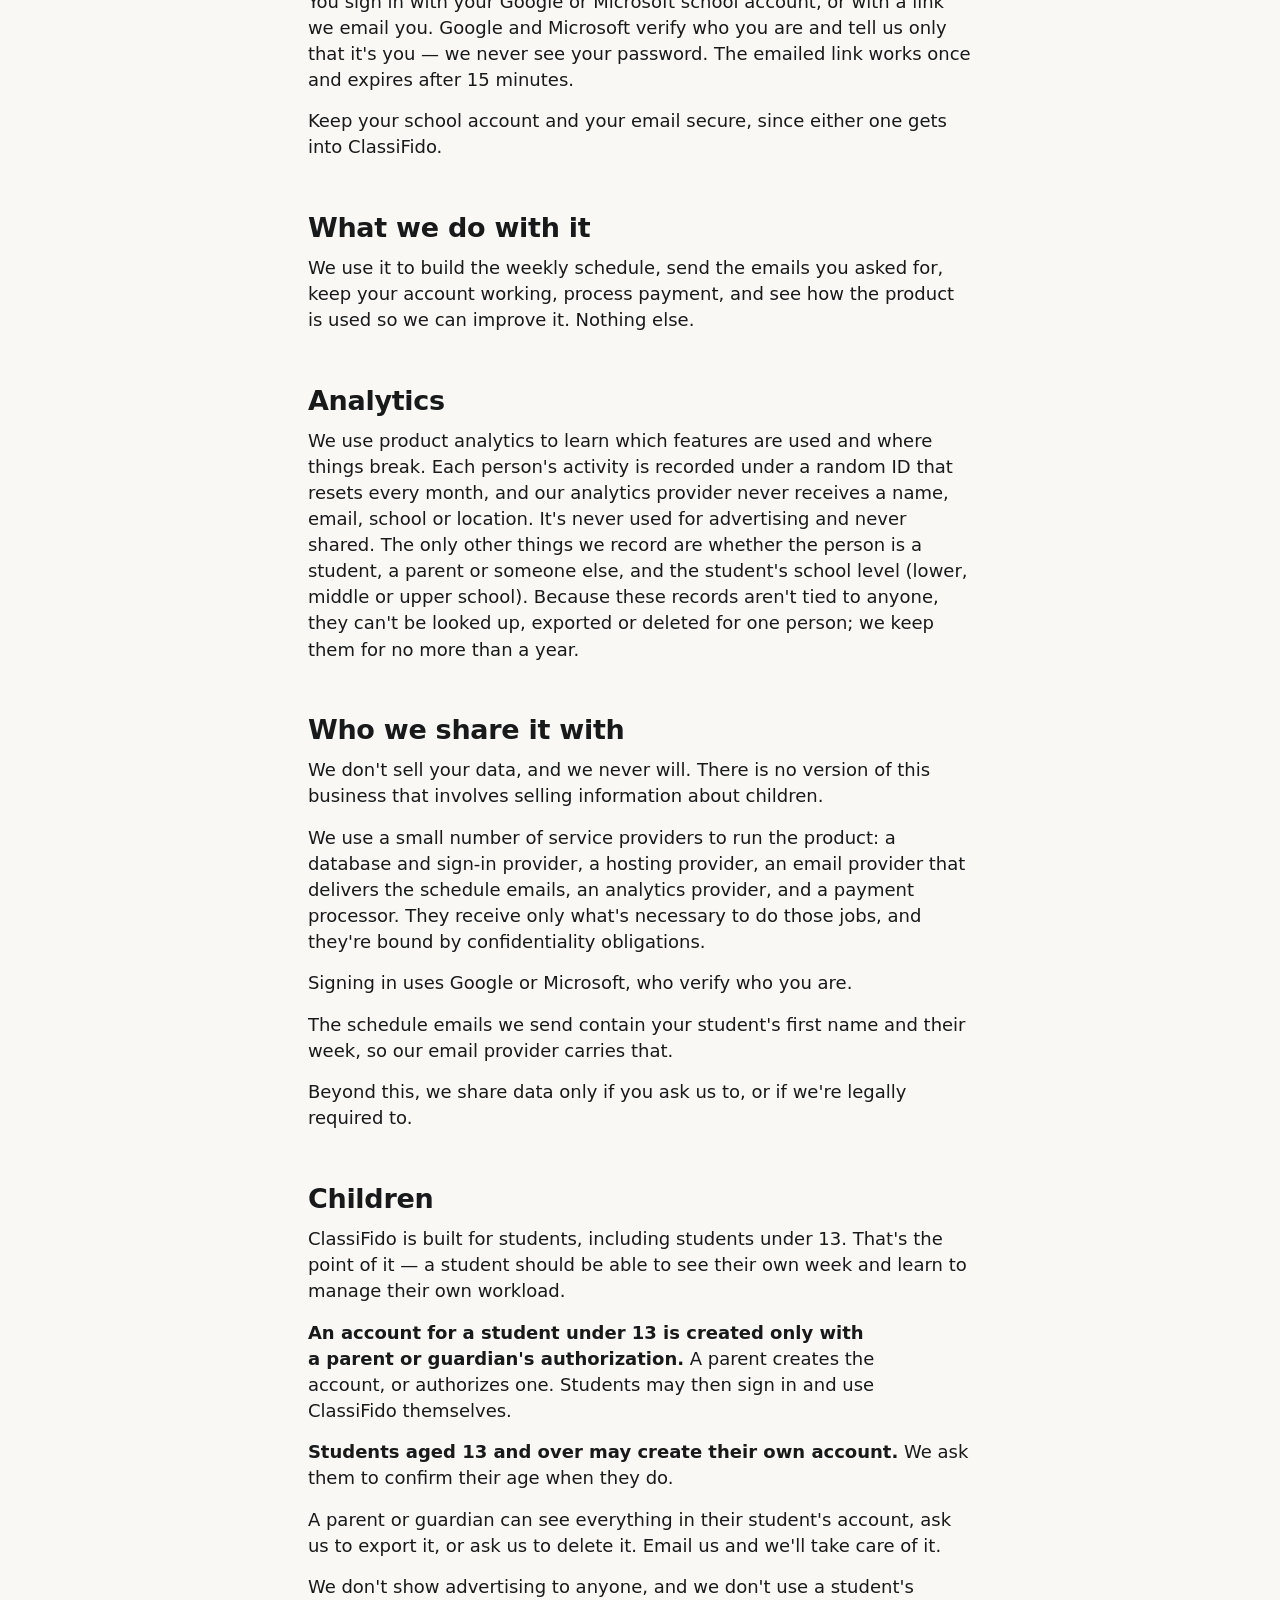
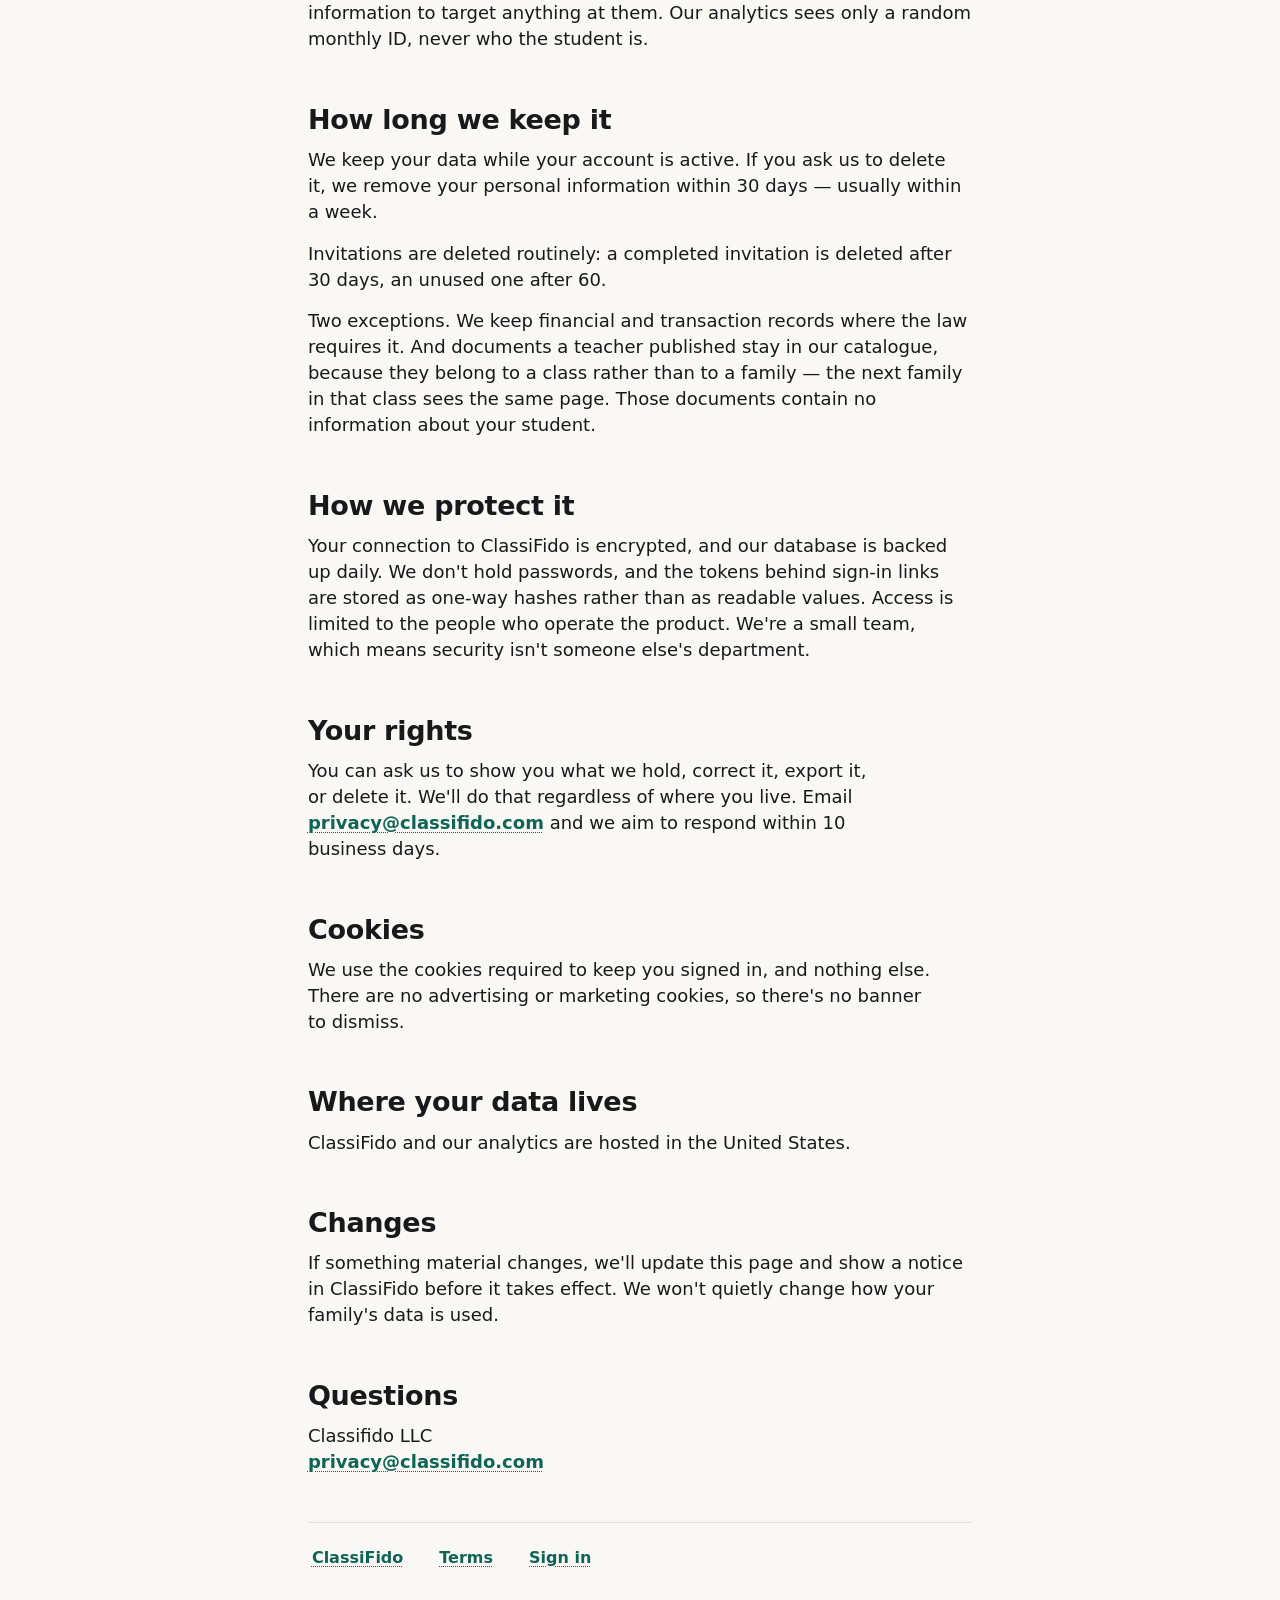
==== commit 2755556f: "Notices go in the product, and the pricing terms stop promising a model Three replacements, Bradley'" ====
--- a/privacy/index.html
+++ b/privacy/index.html
@@ -67,7 +67,7 @@
 <h2>Where your data lives</h2>
 <p>ClassiFido and our analytics are hosted in the United States.</p>
 <h2>Changes</h2>
-<p>We'll update this policy as the product grows. If something material changes, we'll email you before it takes effect. We won't quietly change how your family's data is used.</p>
+<p>If something material changes, we'll update this page and show a notice in ClassiFido before it takes effect. We won't quietly change how your family's data is used.</p>
 <h2>Questions</h2>
 <p>Classifido LLC<br><a href="mailto:privacy@classifido.com">privacy@classifido.com</a></p>
 <div class="footer">
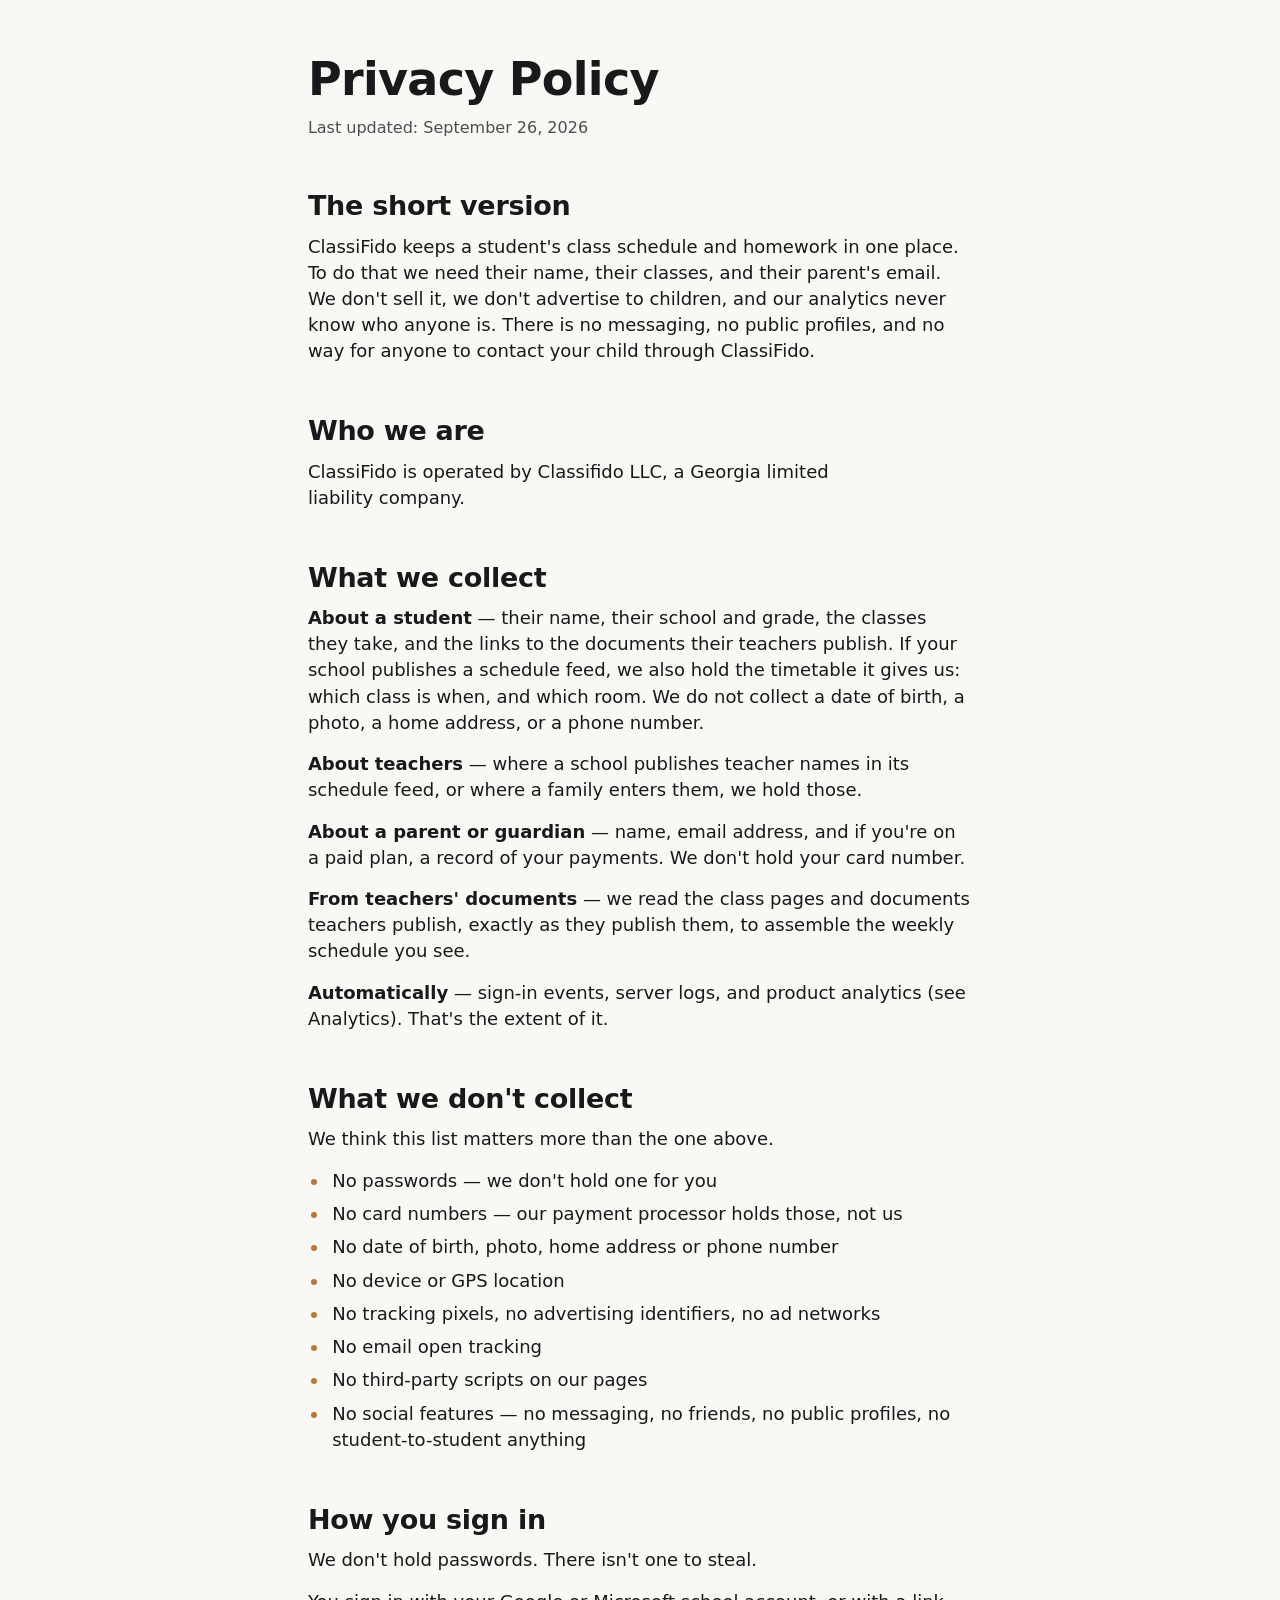
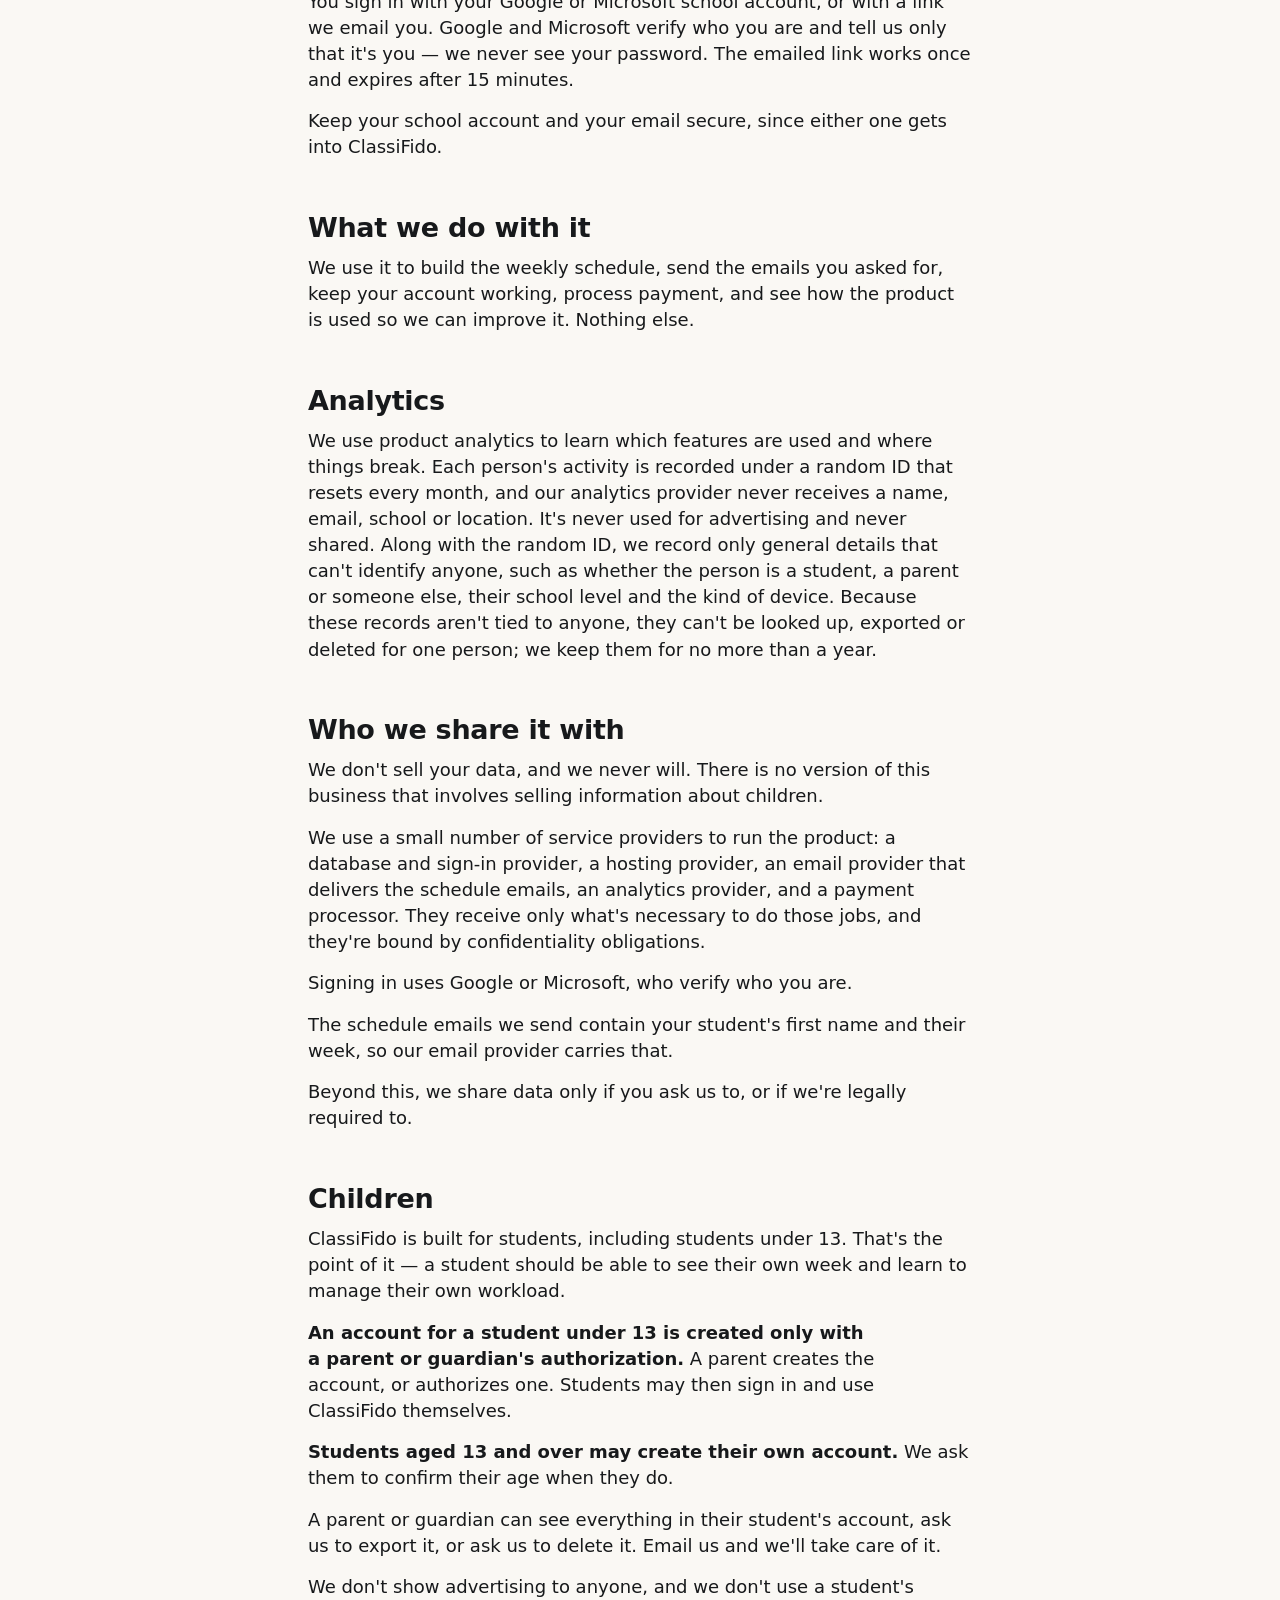
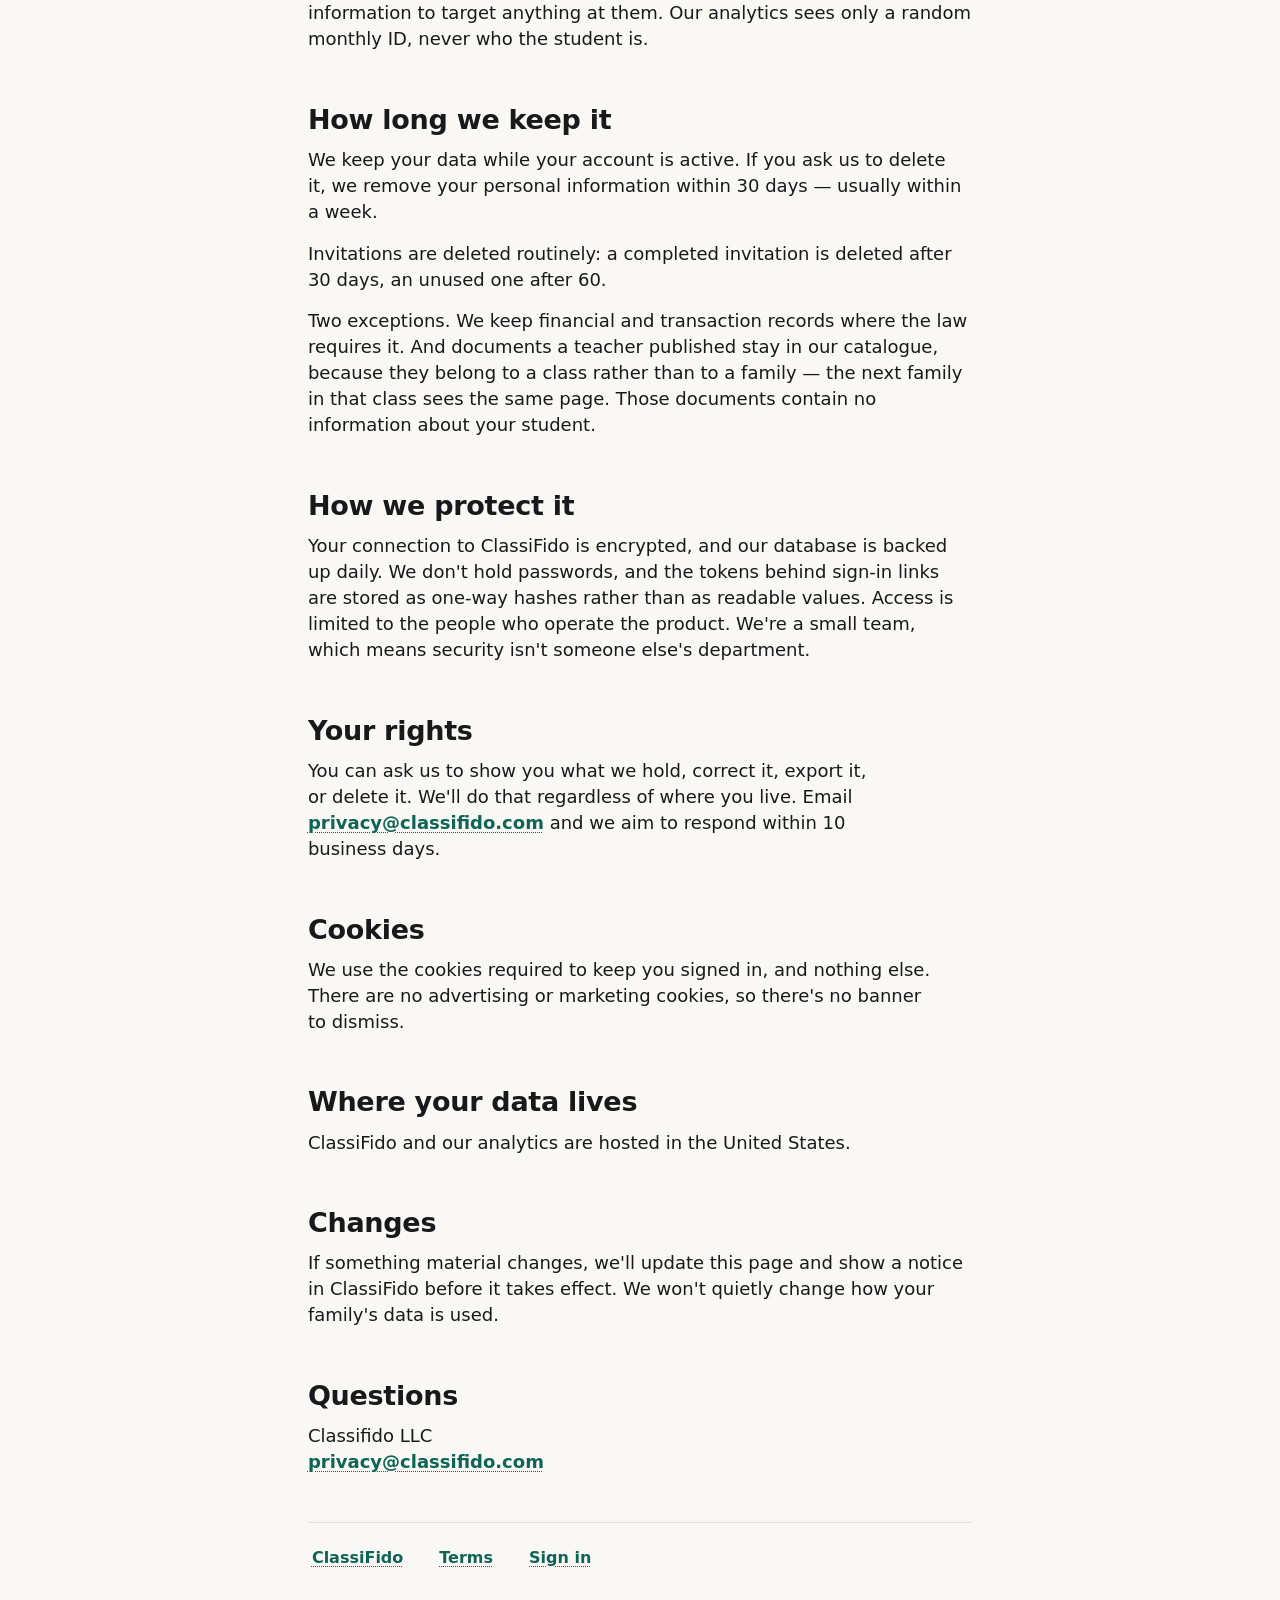
==== commit beffc069: "What the analytics records is described by its character, not by a list Bradley's sentence, verbatim" ====
--- a/privacy/index.html
+++ b/privacy/index.html
@@ -41,7 +41,7 @@
 <h2>What we do with it</h2>
 <p>We use it to build the weekly schedule, send the emails you asked for, keep your account working, process payment, and see how the product is used so we can improve it. Nothing else.</p>
 <h2>Analytics</h2>
-<p>We use product analytics to learn which features are used and where things break. Each person's activity is recorded under a random ID that resets every month, and our analytics provider never receives a name, email, school or location. It's never used for advertising and never shared. The only other things we record are whether the person is a student, a parent or someone else, and the student's school level (lower, middle or upper school). Because these records aren't tied to anyone, they can't be looked up, exported or deleted for one person; we keep them for no more than a year.</p>
+<p>We use product analytics to learn which features are used and where things break. Each person's activity is recorded under a random ID that resets every month, and our analytics provider never receives a name, email, school or location. It's never used for advertising and never shared. Along with the random ID, we record only general details that can't identify anyone, such as whether the person is a student, a parent or someone else, their school level and the kind of device. Because these records aren't tied to anyone, they can't be looked up, exported or deleted for one person; we keep them for no more than a year.</p>
 <h2>Who we share it with</h2>
 <p>We don't sell your data, and we never will. There is no version of this business that involves selling information about children.</p>
 <p>We use a small number of service providers to run the product: a database and sign-in provider, a hosting provider, an email provider that delivers the schedule emails, an analytics provider, and a payment processor. They receive only what's necessary to do those jobs, and they're bound by confidentiality obligations.</p>
